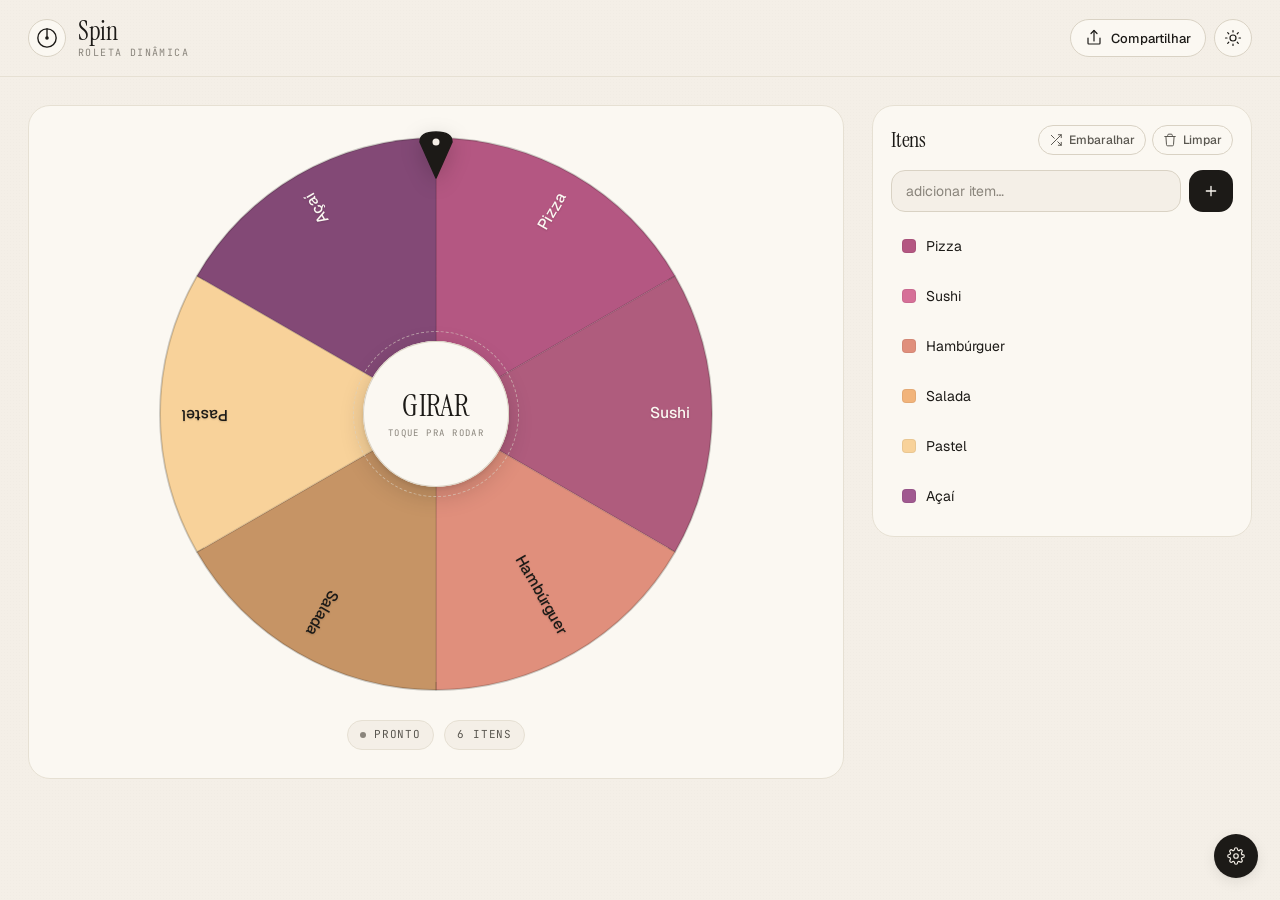
==== public/spin/index.html @ 9932e611 "Spin" ====
<!doctype html>
<html lang="pt-br">
<head>
<meta charset="utf-8" />
<meta name="viewport" content="width=device-width, initial-scale=1, viewport-fit=cover" />
<title>Spin — roleta dinâmica</title>
<link rel="preconnect" href="https://fonts.googleapis.com" />
<link rel="preconnect" href="https://fonts.gstatic.com" crossorigin />
<link rel="stylesheet" href="https://fonts.googleapis.com/css2?family=Instrument+Serif:ital@0;1&family=Geist:wght@300;400;500;600;700&family=JetBrains+Mono:wght@400;500&display=swap" />
<link rel="stylesheet" href="css/style.css" />
</head>
<body data-theme="light" data-palette="ember">

  <header class="topbar">
    <div class="brand">
      <span class="brand-mark" aria-hidden="true">
        <svg viewBox="0 0 24 24" width="22" height="22"><circle cx="12" cy="12" r="10" fill="none" stroke="currentColor" stroke-width="1.5"/><circle cx="12" cy="12" r="2" fill="currentColor"/><path d="M12 2 L12 12" stroke="currentColor" stroke-width="1.5" stroke-linecap="round"/></svg>
      </span>
      <div class="brand-text">
        <span class="brand-name">Spin</span>
        <span class="brand-sub">roleta dinâmica</span>
      </div>
    </div>

    <div class="topbar-actions">
      <button class="icon-btn" id="btn-share" title="Compartilhar (link)" aria-label="Compartilhar">
        <svg viewBox="0 0 24 24" width="18" height="18" fill="none" stroke="currentColor" stroke-width="1.6" stroke-linecap="round" stroke-linejoin="round"><path d="M4 12v7a1 1 0 0 0 1 1h14a1 1 0 0 0 1-1v-7"/><path d="M16 6l-4-4-4 4"/><path d="M12 2v14"/></svg>
        <span>Compartilhar</span>
      </button>
      <button class="icon-btn icon-only" id="btn-theme" title="Alternar tema" aria-label="Alternar tema">
        <svg class="ic-sun" viewBox="0 0 24 24" width="18" height="18" fill="none" stroke="currentColor" stroke-width="1.6" stroke-linecap="round"><circle cx="12" cy="12" r="4"/><path d="M12 2v2M12 20v2M4.93 4.93l1.41 1.41M17.66 17.66l1.41 1.41M2 12h2M20 12h2M4.93 19.07l1.41-1.41M17.66 6.34l1.41-1.41"/></svg>
        <svg class="ic-moon" viewBox="0 0 24 24" width="18" height="18" fill="none" stroke="currentColor" stroke-width="1.6" stroke-linecap="round" stroke-linejoin="round"><path d="M21 12.8A9 9 0 1 1 11.2 3a7 7 0 0 0 9.8 9.8z"/></svg>
      </button>
    </div>
  </header>

  <main class="layout">

    <!-- WHEEL STAGE -->
    <section class="stage" aria-label="Roleta">
      <div class="stage-inner">

        <div class="pointer" id="pointer" aria-hidden="true">
          <svg viewBox="0 0 40 56" width="40" height="56">
            <path d="M20 50 L4 14 Q4 4 20 4 Q36 4 36 14 Z" fill="var(--pointer-fill)" stroke="var(--pointer-stroke)" stroke-width="1.5" stroke-linejoin="round"/>
            <circle cx="20" cy="14" r="3.5" fill="var(--bg)"/>
          </svg>
        </div>

        <div class="wheel-wrap">
          <canvas id="wheel" width="900" height="900" aria-label="Roleta com itens"></canvas>
          <button class="spin-hub" id="btn-spin" aria-label="Girar roleta">
            <span class="spin-hub-inner">
              <span class="spin-hub-label">GIRAR</span>
              <span class="spin-hub-sub" id="spin-sub">toque pra rodar</span>
            </span>
          </button>
        </div>

        <div class="stage-status">
          <span class="status-pill" id="status-pill">
            <span class="dot"></span>
            <span id="status-text">pronto</span>
          </span>
          <span class="count-pill" id="count-pill">0 itens</span>
        </div>

      </div>
    </section>

    <!-- SIDEBAR -->
    <aside class="sidebar">

      <div class="panel">
        <header class="panel-head">
          <h2>Itens</h2>
          <div class="panel-actions">
            <button class="ghost-btn" id="btn-shuffle" title="Embaralhar ordem">
              <svg viewBox="0 0 24 24" width="14" height="14" fill="none" stroke="currentColor" stroke-width="1.7" stroke-linecap="round" stroke-linejoin="round"><path d="M16 3h5v5"/><path d="M4 20L21 3"/><path d="M21 16v5h-5"/><path d="M15 15l6 6"/><path d="M4 4l5 5"/></svg>
              Embaralhar
            </button>
            <button class="ghost-btn ghost-btn--danger" id="btn-clear" title="Limpar todos">
              <svg viewBox="0 0 24 24" width="14" height="14" fill="none" stroke="currentColor" stroke-width="1.7" stroke-linecap="round" stroke-linejoin="round"><path d="M3 6h18"/><path d="M8 6V4a2 2 0 0 1 2-2h4a2 2 0 0 1 2 2v2"/><path d="M19 6l-1 14a2 2 0 0 1-2 2H8a2 2 0 0 1-2-2L5 6"/></svg>
              Limpar
            </button>
          </div>
        </header>

        <form class="add-row" id="add-form" autocomplete="off">
          <input type="text" id="add-input" placeholder="adicionar item…" maxlength="40" />
          <button type="submit" class="primary-btn" aria-label="Adicionar">
            <svg viewBox="0 0 24 24" width="16" height="16" fill="none" stroke="currentColor" stroke-width="2" stroke-linecap="round"><path d="M12 5v14M5 12h14"/></svg>
          </button>
        </form>

        <ul class="item-list" id="item-list" aria-label="Lista de itens"></ul>

        <div class="empty-state" id="empty-state" hidden>
          <div class="empty-art" aria-hidden="true">
            <svg viewBox="0 0 64 64" width="56" height="56" fill="none" stroke="currentColor" stroke-width="1.2"><circle cx="32" cy="32" r="22"/><path d="M32 10v44M10 32h44M16 16l32 32M48 16L16 48" stroke-dasharray="2 4"/></svg>
          </div>
          <p>Adicione alguns itens pra começar.</p>
          <button class="link-btn" id="btn-demo">carregar exemplo</button>
        </div>
      </div>

      <div class="panel panel--history" id="history-panel" hidden>
        <header class="panel-head">
          <h2>Histórico</h2>
          <button class="ghost-btn" id="btn-history-clear" title="Limpar histórico">limpar</button>
        </header>
        <ol class="history-list" id="history-list"></ol>
      </div>

    </aside>
  </main>

  <!-- RESULT MODAL -->
  <div class="result-overlay" id="result-overlay" hidden>
    <div class="result-card" role="dialog" aria-modal="true" aria-labelledby="result-name">
      <button class="result-close" id="btn-result-close" aria-label="Fechar">
        <svg viewBox="0 0 24 24" width="16" height="16" fill="none" stroke="currentColor" stroke-width="1.8" stroke-linecap="round"><path d="M6 6l12 12M18 6L6 18"/></svg>
      </button>
      <div class="result-eyebrow">o vencedor é</div>
      <div class="result-swatch" id="result-swatch"></div>
      <div class="result-name" id="result-name">—</div>
      <div class="result-meta" id="result-meta"></div>
      <div class="result-actions">
        <button class="primary-btn primary-btn--lg" id="btn-result-again">Girar de novo</button>
        <button class="ghost-btn" id="btn-result-remove">Remover dos itens</button>
      </div>
    </div>
  </div>

  <!-- CONFETTI / TICK CANVAS -->
  <canvas id="fx" class="fx-canvas" aria-hidden="true"></canvas>

  <!-- TOAST -->
  <div class="toast" id="toast" hidden></div>

  <!-- TWEAKS FAB + PANEL -->
  <button class="tweaks-fab" id="tweaks-fab" hidden aria-label="Abrir Tweaks">
    <svg viewBox="0 0 24 24" width="18" height="18" fill="none" stroke="currentColor" stroke-width="1.6" stroke-linecap="round"><circle cx="12" cy="12" r="3"/><path d="M19.4 15a1.65 1.65 0 0 0 .33 1.82l.06.06a2 2 0 1 1-2.83 2.83l-.06-.06a1.65 1.65 0 0 0-1.82-.33 1.65 1.65 0 0 0-1 1.51V21a2 2 0 1 1-4 0v-.09A1.65 1.65 0 0 0 9 19.4a1.65 1.65 0 0 0-1.82.33l-.06.06a2 2 0 1 1-2.83-2.83l.06-.06A1.65 1.65 0 0 0 4.6 15a1.65 1.65 0 0 0-1.51-1H3a2 2 0 1 1 0-4h.09A1.65 1.65 0 0 0 4.6 9a1.65 1.65 0 0 0-.33-1.82l-.06-.06a2 2 0 1 1 2.83-2.83l.06.06A1.65 1.65 0 0 0 9 4.6a1.65 1.65 0 0 0 1-1.51V3a2 2 0 1 1 4 0v.09A1.65 1.65 0 0 0 15 4.6a1.65 1.65 0 0 0 1.82-.33l.06-.06a2 2 0 1 1 2.83 2.83l-.06.06A1.65 1.65 0 0 0 19.4 9c.36.95.49 1.99 1.51 1H21a2 2 0 1 1 0 4h-.09a1.65 1.65 0 0 0-1.51 1z"/></svg>
  </button>

  <aside class="tweaks-panel" id="tweaks-panel" hidden>
    <header class="tweaks-head">
      <h3>Tweaks</h3>
      <button class="icon-btn icon-only" id="tweaks-close" aria-label="Fechar">
        <svg viewBox="0 0 24 24" width="16" height="16" fill="none" stroke="currentColor" stroke-width="1.8" stroke-linecap="round"><path d="M6 6l12 12M18 6L6 18"/></svg>
      </button>
    </header>
    <div class="tweaks-body" id="tweaks-body"></div>
  </aside>

  <!-- editable defaults -->
  <script>
    window.TWEAK_DEFAULTS = /*EDITMODE-BEGIN*/{
      "palette": "sunset",
      "pointerStyle": "top",
      "spinPower": 55,
      "sound": true,
      "confetti": true,
      "showHistory": true,
      "wheelStyle": "alternating",
      "removeOnWin": false
    }/*EDITMODE-END*/;
  </script>

  <script src="js/utils.js"></script>
  <script src="js/storage.js"></script>
  <script src="js/wheel.js"></script>
  <script src="js/animation.js"></script>
  <script src="js/fx.js"></script>
  <script src="js/tweaks.js"></script>
  <script src="js/main.js"></script>
</body>
</html>
---- public/spin/css/style.css ----
/* ===========================================
   SPIN — Roleta dinâmica
   Type: Instrument Serif (display) + Geist (UI) + JetBrains Mono (numbers)
   =========================================== */

:root {
  /* light theme */
  --bg: #f4efe7;
  --bg-elev: #fbf8f2;
  --bg-sunken: #ece6db;
  --ink: #1c1a17;
  --ink-soft: #5a5750;
  --ink-mute: #8a857c;
  --line: #d9d2c4;
  --line-soft: #e6e0d3;
  --accent: #1c1a17;
  --accent-ink: #fbf8f2;
  --danger: #b1422d;
  --success: #3c7a4d;

  --pointer-fill: #1c1a17;
  --pointer-stroke: #1c1a17;

  --shadow-sm: 0 1px 2px rgba(28,26,23,.06), 0 1px 1px rgba(28,26,23,.04);
  --shadow-md: 0 4px 14px rgba(28,26,23,.08), 0 1px 3px rgba(28,26,23,.06);
  --shadow-lg: 0 24px 60px rgba(28,26,23,.18), 0 6px 18px rgba(28,26,23,.08);
  --shadow-wheel: 0 30px 80px rgba(28,26,23,.18), 0 8px 24px rgba(28,26,23,.10);

  --radius-sm: 8px;
  --radius-md: 14px;
  --radius-lg: 22px;

  --font-display: "Instrument Serif", "Times New Roman", serif;
  --font-ui: "Geist", -apple-system, BlinkMacSystemFont, system-ui, sans-serif;
  --font-mono: "JetBrains Mono", ui-monospace, monospace;
}

[data-theme="dark"] {
  --bg: #161412;
  --bg-elev: #1f1c19;
  --bg-sunken: #100e0c;
  --ink: #f3ede1;
  --ink-soft: #b8b1a3;
  --ink-mute: #7c766c;
  --line: #2c2823;
  --line-soft: #221f1c;
  --accent: #f3ede1;
  --accent-ink: #161412;
  --danger: #d96c52;
  --success: #6da97f;

  --pointer-fill: #f3ede1;
  --pointer-stroke: #f3ede1;

  --shadow-sm: 0 1px 2px rgba(0,0,0,.4);
  --shadow-md: 0 4px 14px rgba(0,0,0,.5), 0 1px 3px rgba(0,0,0,.3);
  --shadow-lg: 0 24px 60px rgba(0,0,0,.55), 0 6px 18px rgba(0,0,0,.35);
  --shadow-wheel: 0 30px 80px rgba(0,0,0,.55), 0 8px 24px rgba(0,0,0,.35);
}

* { box-sizing: border-box; }
[hidden] { display: none !important; }
html, body { margin: 0; padding: 0; }
html, body { height: 100%; }

body {
  background: var(--bg);
  color: var(--ink);
  font-family: var(--font-ui);
  font-size: 15px;
  line-height: 1.45;
  -webkit-font-smoothing: antialiased;
  -moz-osx-font-smoothing: grayscale;
  overflow-x: hidden;
  letter-spacing: -0.005em;
}

button { font-family: inherit; cursor: pointer; }
input { font-family: inherit; }

/* subtle paper grain */
body::before {
  content: "";
  position: fixed;
  inset: 0;
  pointer-events: none;
  z-index: 0;
  background-image: radial-gradient(rgba(0,0,0,.02) 1px, transparent 1px);
  background-size: 3px 3px;
  mix-blend-mode: multiply;
  opacity: .6;
}
[data-theme="dark"] body::before { mix-blend-mode: screen; opacity: .35; }

/* ===== TOPBAR ===== */
.topbar {
  position: relative;
  z-index: 5;
  display: flex;
  align-items: center;
  justify-content: space-between;
  padding: 18px 28px;
  border-bottom: 1px solid var(--line-soft);
}
.brand { display: flex; align-items: center; gap: 12px; }
.brand-mark {
  width: 38px; height: 38px;
  display: grid; place-items: center;
  border: 1px solid var(--line);
  border-radius: 50%;
  color: var(--ink);
  background: var(--bg-elev);
}
.brand-text { display: flex; flex-direction: column; line-height: 1; }
.brand-name {
  font-family: var(--font-display);
  font-size: 26px;
  letter-spacing: -0.01em;
}
.brand-sub {
  font-family: var(--font-mono);
  font-size: 10px;
  text-transform: uppercase;
  letter-spacing: 0.14em;
  color: var(--ink-mute);
  margin-top: 4px;
}

.topbar-actions { display: flex; align-items: center; gap: 8px; }

.icon-btn {
  display: inline-flex;
  align-items: center;
  gap: 8px;
  padding: 9px 14px;
  border-radius: 999px;
  background: var(--bg-elev);
  border: 1px solid var(--line);
  color: var(--ink);
  font-size: 13px;
  font-weight: 500;
  transition: transform .15s ease, background .15s ease, border-color .15s ease;
}
.icon-btn:hover { background: var(--bg); border-color: var(--ink-mute); }
.icon-btn:active { transform: translateY(1px); }
.icon-btn.icon-only { padding: 9px; }
.icon-btn .ic-sun, .icon-btn .ic-moon { display: block; }
[data-theme="light"] .icon-btn .ic-moon { display: none; }
[data-theme="dark"] .icon-btn .ic-sun { display: none; }

/* ===== LAYOUT ===== */
.layout {
  position: relative;
  z-index: 1;
  display: grid;
  grid-template-columns: 1fr 380px;
  gap: 28px;
  padding: 28px;
  min-height: calc(100vh - 80px);
  align-items: start;
}
@media (max-width: 980px) {
  .layout { grid-template-columns: 1fr; padding: 16px; gap: 18px; }
}

/* ===== STAGE / WHEEL ===== */
.stage {
  position: relative;
  background: var(--bg-elev);
  border: 1px solid var(--line-soft);
  border-radius: var(--radius-lg);
  padding: 28px;
  min-height: 640px;
  display: grid;
  place-items: center;
  overflow: hidden;
}
.stage-inner {
  position: relative;
  width: 100%;
  display: grid;
  place-items: center;
  gap: 16px;
}

.pointer {
  position: absolute;
  top: -6px;
  left: 50%;
  transform: translateX(-50%);
  z-index: 3;
  filter: drop-shadow(0 6px 10px rgba(0,0,0,.18));
  transition: transform .12s ease;
}
[data-pointer="side"] .pointer {
  top: 50%;
  left: -6px;
  transform: translateY(-50%) rotate(-90deg);
}
.pointer.is-ticking { animation: tick .12s ease; }
@keyframes tick {
  0% { transform: translateX(-50%) rotate(0); }
  40% { transform: translateX(-50%) rotate(8deg); }
  100% { transform: translateX(-50%) rotate(0); }
}
[data-pointer="side"] .pointer.is-ticking {
  animation: tickSide .12s ease;
}
@keyframes tickSide {
  0% { transform: translateY(-50%) rotate(-90deg); }
  40% { transform: translateY(-50%) rotate(-82deg); }
  100% { transform: translateY(-50%) rotate(-90deg); }
}

.wheel-wrap {
  position: relative;
  width: min(560px, 70vw, 70vh);
  aspect-ratio: 1 / 1;
  display: grid;
  place-items: center;
  filter: drop-shadow(var(--shadow-wheel));
  cursor: pointer;
}
.wheel-wrap.is-spinning { cursor: default; }
#wheel {
  width: 100%;
  height: 100%;
  display: block;
  border-radius: 50%;
  background: transparent;
  transform-origin: center center;
  will-change: transform;
  transition: transform .15s ease;
}
.wheel-wrap:hover:not(.is-spinning) #wheel { transform: scale(1.01); }

/* center spin button (hub) */
.spin-hub {
  position: absolute;
  width: 26%;
  aspect-ratio: 1 / 1;
  border-radius: 50%;
  border: none;
  background: var(--bg-elev);
  color: var(--ink);
  box-shadow:
    inset 0 0 0 1px var(--line),
    0 8px 24px rgba(0,0,0,.18),
    0 2px 4px rgba(0,0,0,.08);
  display: grid;
  place-items: center;
  transition: transform .15s ease, box-shadow .15s ease;
  z-index: 2;
}
.spin-hub::after {
  content: "";
  position: absolute;
  inset: -10px;
  border-radius: 50%;
  border: 1px dashed var(--line);
  opacity: .6;
  pointer-events: none;
}
.spin-hub:hover:not(:disabled) {
  transform: scale(1.04);
  box-shadow:
    inset 0 0 0 1px var(--ink-mute),
    0 12px 32px rgba(0,0,0,.22),
    0 4px 8px rgba(0,0,0,.10);
}
.spin-hub:active:not(:disabled) { transform: scale(0.96); }
.spin-hub:disabled { cursor: not-allowed; opacity: .85; }
.spin-hub-inner {
  display: flex;
  flex-direction: column;
  align-items: center;
  justify-content: center;
  gap: 8px;
  line-height: 1;
  padding: 6% 10%;
  text-align: center;
}
.spin-hub-label {
  font-family: var(--font-display);
  font-size: clamp(20px, 2.8vw, 30px);
  letter-spacing: 0.01em;
}
.spin-hub-sub {
  font-family: var(--font-mono);
  font-size: 9px;
  letter-spacing: 0.16em;
  text-transform: uppercase;
  color: var(--ink-mute);
  white-space: nowrap;
}

.stage-status {
  display: flex;
  gap: 10px;
  align-items: center;
  margin-top: 10px;
}
.status-pill, .count-pill {
  display: inline-flex;
  align-items: center;
  gap: 8px;
  padding: 6px 12px;
  background: var(--bg);
  border: 1px solid var(--line-soft);
  border-radius: 999px;
  font-family: var(--font-mono);
  font-size: 11px;
  letter-spacing: 0.08em;
  text-transform: uppercase;
  color: var(--ink-soft);
}
.status-pill .dot {
  width: 6px; height: 6px;
  border-radius: 50%;
  background: var(--ink-mute);
}
.status-pill.is-spinning .dot { background: var(--success); animation: pulse 1s infinite; }
.status-pill.is-done .dot { background: var(--success); }
@keyframes pulse {
  0%, 100% { opacity: 1; transform: scale(1); }
  50% { opacity: .5; transform: scale(.7); }
}

/* ===== SIDEBAR ===== */
.sidebar {
  display: flex;
  flex-direction: column;
  gap: 16px;
  position: sticky;
  top: 28px;
}
@media (max-width: 980px) {
  .sidebar { position: static; }
}

.panel {
  background: var(--bg-elev);
  border: 1px solid var(--line-soft);
  border-radius: var(--radius-lg);
  padding: 18px;
}
.panel-head {
  display: flex;
  align-items: center;
  justify-content: space-between;
  margin-bottom: 14px;
  gap: 8px;
}
.panel-head h2 {
  margin: 0;
  font-family: var(--font-display);
  font-size: 22px;
  font-weight: 400;
  letter-spacing: -0.01em;
}
.panel-actions { display: flex; gap: 6px; }

.ghost-btn {
  display: inline-flex;
  align-items: center;
  justify-content: center;
  gap: 6px;
  background: transparent;
  border: 1px solid var(--line);
  color: var(--ink-soft);
  font-size: 12px;
  font-weight: 500;
  padding: 6px 10px;
  border-radius: 999px;
  transition: all .15s ease;
}
.ghost-btn:hover { color: var(--ink); border-color: var(--ink-mute); background: var(--bg); }
.ghost-btn--danger:hover { color: var(--danger); border-color: var(--danger); }

.link-btn {
  background: transparent;
  border: none;
  color: var(--ink);
  font: inherit;
  text-decoration: underline;
  text-underline-offset: 3px;
  padding: 0;
  font-size: 13px;
}
.link-btn:hover { color: var(--ink-soft); }

.add-row {
  display: flex;
  gap: 8px;
  margin-bottom: 12px;
}
.add-row input {
  flex: 1;
  padding: 11px 14px;
  border: 1px solid var(--line);
  border-radius: var(--radius-md);
  background: var(--bg);
  color: var(--ink);
  font-size: 14px;
  outline: none;
  transition: border-color .15s ease, background .15s ease;
}
.add-row input::placeholder { color: var(--ink-mute); }
.add-row input:focus { border-color: var(--ink); background: var(--bg-elev); }

.primary-btn {
  display: inline-flex;
  align-items: center;
  justify-content: center;
  gap: 6px;
  background: var(--accent);
  color: var(--accent-ink);
  border: none;
  border-radius: var(--radius-md);
  padding: 11px 14px;
  font-weight: 600;
  font-size: 14px;
  transition: transform .12s ease, background .12s ease, opacity .12s ease;
}
.primary-btn:hover:not(:disabled) { transform: translateY(-1px); opacity: .92; }
.primary-btn:active:not(:disabled) { transform: translateY(0); }
.primary-btn:disabled { opacity: .4; cursor: not-allowed; }
.primary-btn--lg { padding: 14px 22px; font-size: 15px; }

/* ===== ITEM LIST ===== */
.item-list {
  list-style: none;
  margin: 0;
  padding: 0;
  max-height: 440px;
  overflow-y: auto;
  display: flex;
  flex-direction: column;
  gap: 6px;
  scrollbar-width: thin;
  scrollbar-color: var(--line) transparent;
}
.item-list::-webkit-scrollbar { width: 6px; }
.item-list::-webkit-scrollbar-thumb { background: var(--line); border-radius: 3px; }

.item {
  display: flex;
  align-items: center;
  gap: 10px;
  padding: 8px 10px;
  border-radius: var(--radius-md);
  border: 1px solid transparent;
  transition: border-color .15s ease, background .15s ease;
  animation: itemIn .25s ease;
}
@keyframes itemIn {
  from { opacity: 0; transform: translateY(-4px); }
  to { opacity: 1; transform: translateY(0); }
}
.item:hover { border-color: var(--line); background: var(--bg); }
.item.is-winner {
  background: var(--bg);
  border-color: var(--ink);
}
.item-swatch {
  width: 14px; height: 14px;
  border-radius: 4px;
  flex-shrink: 0;
  border: 1px solid rgba(0,0,0,.06);
  cursor: pointer;
  position: relative;
}
.item-swatch:hover::after {
  content: "";
  position: absolute;
  inset: -3px;
  border-radius: 6px;
  border: 1px solid var(--ink-mute);
}
.item-label {
  flex: 1;
  font-size: 14px;
  background: transparent;
  border: none;
  outline: none;
  padding: 4px 0;
  color: var(--ink);
  font-family: inherit;
  min-width: 0;
}
.item-label:focus {
  border-bottom: 1px dashed var(--ink-mute);
}
.item-remove {
  background: transparent;
  border: none;
  color: var(--ink-mute);
  width: 24px; height: 24px;
  display: grid; place-items: center;
  border-radius: 6px;
  opacity: 0;
  transition: opacity .15s ease, color .15s ease, background .15s ease;
}
.item:hover .item-remove { opacity: 1; }
.item-remove:hover { color: var(--danger); background: var(--bg-sunken); }

/* empty state */
.empty-state {
  text-align: center;
  padding: 24px 16px;
  color: var(--ink-soft);
}
.empty-art { color: var(--ink-mute); margin-bottom: 10px; opacity: .7; }
.empty-state p { margin: 0 0 8px; font-size: 14px; }

/* ===== HISTORY ===== */
.panel--history { padding-bottom: 8px; }
.history-list {
  list-style: none;
  margin: 0;
  padding: 0;
  display: flex;
  flex-direction: column;
  gap: 4px;
  max-height: 180px;
  overflow-y: auto;
}
.history-item {
  display: flex;
  align-items: center;
  gap: 10px;
  padding: 6px 8px;
  font-size: 13px;
  color: var(--ink-soft);
  border-radius: 8px;
}
.history-item:hover { background: var(--bg); }
.history-swatch { width: 10px; height: 10px; border-radius: 50%; flex-shrink: 0; }
.history-name { flex: 1; color: var(--ink); }
.history-time { font-family: var(--font-mono); font-size: 10px; color: var(--ink-mute); }

/* ===== RESULT OVERLAY ===== */
.result-overlay {
  position: fixed;
  inset: 0;
  z-index: 100;
  display: grid;
  place-items: center;
  background: rgba(20,18,15,.45);
  backdrop-filter: blur(8px);
  -webkit-backdrop-filter: blur(8px);
  animation: fade .25s ease;
  padding: 20px;
}
@keyframes fade { from { opacity: 0; } to { opacity: 1; } }
.result-card {
  position: relative;
  background: var(--bg-elev);
  border: 1px solid var(--line);
  border-radius: var(--radius-lg);
  box-shadow: var(--shadow-lg);
  padding: 36px 32px 28px;
  width: min(440px, 100%);
  text-align: center;
  animation: rise .4s cubic-bezier(.16,.84,.36,1.06);
}
.result-close {
  position: absolute;
  top: 14px;
  right: 14px;
  width: 32px;
  height: 32px;
  border-radius: 50%;
  background: transparent;
  border: 1px solid transparent;
  color: var(--ink-mute);
  display: grid;
  place-items: center;
  transition: color .15s ease, background .15s ease, border-color .15s ease, transform .15s ease;
}
.result-close:hover {
  color: var(--ink);
  background: var(--bg);
  border-color: var(--line);
}
.result-close:active { transform: scale(.92); }
@keyframes rise {
  from { opacity: 0; transform: translateY(20px) scale(.97); }
  to { opacity: 1; transform: translateY(0) scale(1); }
}
.result-eyebrow {
  font-family: var(--font-mono);
  font-size: 10px;
  letter-spacing: 0.22em;
  text-transform: uppercase;
  color: var(--ink-mute);
  margin-bottom: 16px;
}
.result-swatch {
  width: 64px; height: 64px;
  border-radius: 50%;
  margin: 0 auto 18px;
  border: 4px solid var(--bg);
  box-shadow: 0 0 0 1px var(--line), 0 8px 24px rgba(0,0,0,.15);
}
.result-name {
  font-family: var(--font-display);
  font-size: clamp(36px, 6vw, 56px);
  line-height: 1.05;
  letter-spacing: -0.02em;
  margin-bottom: 8px;
  word-break: break-word;
}
.result-meta {
  font-family: var(--font-mono);
  font-size: 11px;
  color: var(--ink-mute);
  letter-spacing: 0.04em;
  margin-bottom: 26px;
}
.result-actions {
  display: flex;
  flex-direction: column;
  gap: 8px;
  align-items: stretch;
}

/* ===== FX CANVAS (confetti) ===== */
.fx-canvas {
  position: fixed;
  inset: 0;
  width: 100%;
  height: 100%;
  pointer-events: none;
  z-index: 90;
}

/* ===== TOAST ===== */
.toast {
  position: fixed;
  bottom: 24px;
  left: 50%;
  transform: translateX(-50%);
  background: var(--ink);
  color: var(--bg);
  padding: 10px 18px;
  border-radius: 999px;
  font-size: 13px;
  z-index: 200;
  animation: toastIn .3s ease;
  box-shadow: var(--shadow-md);
}
@keyframes toastIn {
  from { opacity: 0; transform: translate(-50%, 8px); }
  to { opacity: 1; transform: translate(-50%, 0); }
}

/* ===== TWEAKS ===== */
.tweaks-fab {
  position: fixed;
  bottom: 22px;
  right: 22px;
  width: 44px; height: 44px;
  border-radius: 50%;
  background: var(--ink);
  color: var(--bg);
  border: none;
  box-shadow: var(--shadow-md);
  display: grid; place-items: center;
  z-index: 50;
  transition: transform .15s ease;
}
.tweaks-fab:hover { transform: scale(1.08) rotate(20deg); }

.tweaks-panel {
  position: fixed;
  bottom: 78px;
  right: 22px;
  width: 320px;
  max-height: 70vh;
  background: var(--bg-elev);
  border: 1px solid var(--line);
  border-radius: var(--radius-lg);
  box-shadow: var(--shadow-lg);
  z-index: 50;
  display: flex;
  flex-direction: column;
  overflow: hidden;
  animation: panelIn .25s ease;
}
@keyframes panelIn {
  from { opacity: 0; transform: translateY(10px); }
  to { opacity: 1; transform: translateY(0); }
}
.tweaks-head {
  display: flex;
  align-items: center;
  justify-content: space-between;
  padding: 16px 18px 12px;
  border-bottom: 1px solid var(--line-soft);
}
.tweaks-head h3 {
  margin: 0;
  font-family: var(--font-display);
  font-size: 20px;
  font-weight: 400;
}
.tweaks-body {
  padding: 16px 18px 20px;
  overflow-y: auto;
  display: flex;
  flex-direction: column;
  gap: 18px;
}
.tweak-group {
  display: flex;
  flex-direction: column;
  gap: 8px;
}
.tweak-label {
  font-family: var(--font-mono);
  font-size: 10px;
  letter-spacing: 0.16em;
  text-transform: uppercase;
  color: var(--ink-mute);
}
.tweak-swatches {
  display: grid;
  grid-template-columns: repeat(4, 1fr);
  gap: 8px;
}
.tweak-swatch {
  aspect-ratio: 1;
  border: 1px solid var(--line);
  border-radius: 10px;
  background: var(--bg);
  padding: 4px;
  display: grid;
  grid-template-columns: 1fr 1fr;
  grid-template-rows: 1fr 1fr;
  gap: 2px;
  cursor: pointer;
  transition: border-color .15s, transform .15s;
}
.tweak-swatch:hover { transform: translateY(-1px); border-color: var(--ink-mute); }
.tweak-swatch.is-active { border-color: var(--ink); box-shadow: 0 0 0 2px var(--bg), 0 0 0 3px var(--ink); }
.tweak-swatch span { border-radius: 4px; }

.tweak-radio {
  display: flex;
  background: var(--bg);
  border: 1px solid var(--line);
  border-radius: 999px;
  padding: 3px;
}
.tweak-radio button {
  flex: 1;
  background: transparent;
  border: none;
  padding: 7px 10px;
  font-size: 12px;
  font-weight: 500;
  color: var(--ink-soft);
  border-radius: 999px;
  transition: background .15s, color .15s;
}
.tweak-radio button.is-active {
  background: var(--ink);
  color: var(--accent-ink);
}

.tweak-toggle {
  display: flex;
  align-items: center;
  justify-content: space-between;
  gap: 8px;
  font-size: 13px;
}
.toggle-switch {
  width: 36px; height: 20px;
  border-radius: 999px;
  background: var(--line);
  border: none;
  position: relative;
  cursor: pointer;
  transition: background .2s;
  flex-shrink: 0;
}
.toggle-switch::before {
  content: "";
  position: absolute;
  top: 2px; left: 2px;
  width: 16px; height: 16px;
  border-radius: 50%;
  background: var(--bg-elev);
  transition: transform .2s ease;
  box-shadow: 0 1px 2px rgba(0,0,0,.2);
}
.toggle-switch.is-on { background: var(--ink); }
.toggle-switch.is-on::before { transform: translateX(16px); }

.tweak-slider {
  display: flex;
  flex-direction: column;
  gap: 6px;
}
.tweak-slider-row {
  display: flex;
  align-items: center;
  gap: 10px;
}
.tweak-slider input[type="range"] {
  flex: 1;
  accent-color: var(--ink);
}
.tweak-slider-val {
  font-family: var(--font-mono);
  font-size: 11px;
  color: var(--ink-mute);
  min-width: 32px;
  text-align: right;
}

/* ===== RESPONSIVE / MOBILE ===== */
@media (max-width: 980px) {
  .layout { padding: 14px; gap: 14px; }
  .sidebar { gap: 12px; }
}

@media (max-width: 768px) {
  body { font-size: 14px; }
  .topbar { padding: 12px 14px; }
  .brand-name { font-size: 22px; }
  .brand-mark { width: 34px; height: 34px; }
  .icon-btn { padding: 8px 12px; font-size: 12px; }
  .icon-btn.icon-only { padding: 8px; }

  .layout { padding: 12px; gap: 12px; }
  .stage {
    padding: 14px 10px 18px;
    min-height: 0;
    border-radius: 18px;
  }
  .wheel-wrap { width: min(560px, 90vw, 62vh); }
  .spin-hub { width: 28%; }
  .spin-hub-label { font-size: clamp(20px, 6vw, 32px); }
  .spin-hub-sub { font-size: 8px; letter-spacing: 0.16em; }

  .stage-status { flex-wrap: wrap; justify-content: center; gap: 6px; }
  .status-pill, .count-pill { padding: 5px 10px; font-size: 10px; }

  .panel { padding: 14px; border-radius: 18px; }
  .panel-head { margin-bottom: 12px; }
  .panel-head h2 { font-size: 20px; }
  .ghost-btn { padding: 7px 11px; font-size: 12px; }

  .add-row input { padding: 13px 14px; font-size: 16px; /* avoid iOS zoom */ }
  .primary-btn { padding: 13px 16px; }

  .item-list { max-height: 320px; }
  .item {
    padding: 10px 10px;
    border: 1px solid var(--line-soft);
    background: var(--bg);
  }
  .item-swatch { width: 18px; height: 18px; border-radius: 6px; }
  .item-label { font-size: 15px; padding: 6px 0; }
  /* always visible — no hover on touch */
  .item-remove { opacity: 1; width: 32px; height: 32px; }

  .history-list { max-height: 160px; }

  .pointer svg { width: 36px; height: 50px; }

  .tweaks-panel { width: calc(100vw - 20px); right: 10px; bottom: 76px; max-height: 78vh; }
  .tweaks-fab {
    bottom: calc(16px + env(safe-area-inset-bottom));
    right: 16px;
  }

  .result-overlay { padding: 16px; }
  .result-card { padding: 28px 22px 22px; }
  .result-name { font-size: clamp(32px, 10vw, 48px); }
  .result-swatch { width: 56px; height: 56px; }
}

@media (max-width: 480px) {
  .topbar { padding: 10px 12px; }
  .brand-sub { display: none; }
  .icon-btn span { display: none; }
  .icon-btn { padding: 9px; }

  .layout { padding: 10px; gap: 10px; }
  .stage { padding: 12px 6px 16px; border-radius: 16px; }
  .wheel-wrap { width: min(560px, 94vw, 60vh); }

  .panel { padding: 12px; border-radius: 16px; }
  .panel-head h2 { font-size: 19px; }
  .panel-actions { gap: 4px; }
  .ghost-btn { padding: 6px 9px; font-size: 11px; }
  .ghost-btn svg { display: none; }

  .item-list { max-height: 280px; }

  .result-card { padding: 26px 18px 18px; }
  .result-name { font-size: clamp(28px, 11vw, 42px); }
  .result-eyebrow { margin-bottom: 12px; font-size: 9px; letter-spacing: 0.18em; }
  .result-swatch { width: 48px; height: 48px; margin-bottom: 14px; border-width: 3px; }
  .result-meta { margin-bottom: 20px; }

  .toast {
    bottom: calc(20px + env(safe-area-inset-bottom));
    padding: 9px 16px;
    font-size: 12px;
  }
}

/* very small / landscape phones */
@media (max-height: 560px) and (orientation: landscape) {
  .layout { grid-template-columns: 1fr 320px; }
  .wheel-wrap { width: min(420px, 50vw, 80vh); }
  .sidebar { position: sticky; top: 12px; }
}

/* respect prefers-reduced-motion */
@media (prefers-reduced-motion: reduce) {
  *, *::before, *::after {
    animation-duration: 0.001ms !important;
    transition-duration: 0.001ms !important;
  }
}
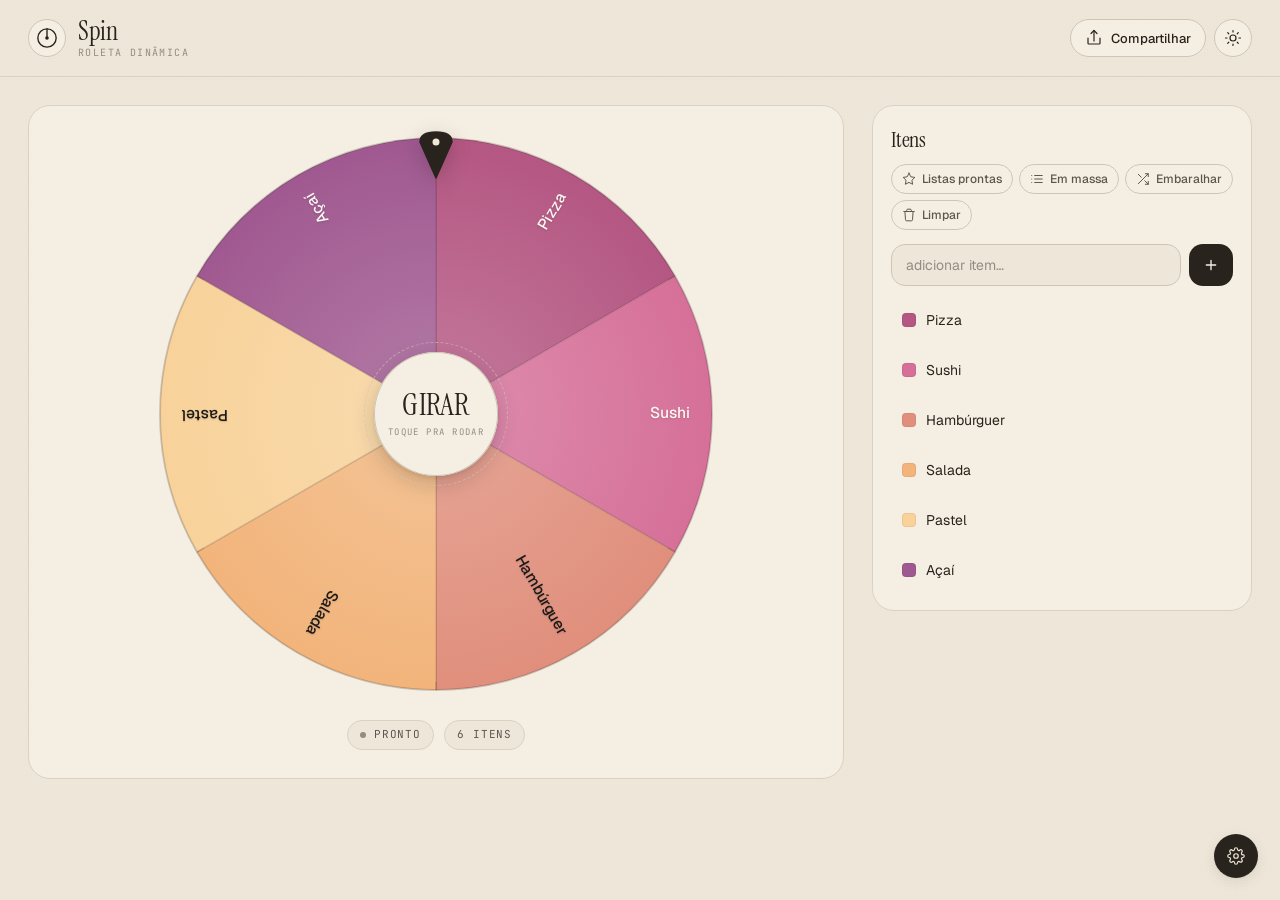
==== commit cf1c36b9: "novas features e responsividade" ====
--- a/public/spin/index.html
+++ b/public/spin/index.html
@@ -1,178 +1,506 @@
 <!doctype html>
 <html lang="pt-br">
-<head>
-<meta charset="utf-8" />
-<meta name="viewport" content="width=device-width, initial-scale=1, viewport-fit=cover" />
-<title>Spin — roleta dinâmica</title>
-<link rel="preconnect" href="https://fonts.googleapis.com" />
-<link rel="preconnect" href="https://fonts.gstatic.com" crossorigin />
-<link rel="stylesheet" href="https://fonts.googleapis.com/css2?family=Instrument+Serif:ital@0;1&family=Geist:wght@300;400;500;600;700&family=JetBrains+Mono:wght@400;500&display=swap" />
-<link rel="stylesheet" href="css/style.css" />
-</head>
-<body data-theme="light" data-palette="ember">
-
-  <header class="topbar">
-    <div class="brand">
-      <span class="brand-mark" aria-hidden="true">
-        <svg viewBox="0 0 24 24" width="22" height="22"><circle cx="12" cy="12" r="10" fill="none" stroke="currentColor" stroke-width="1.5"/><circle cx="12" cy="12" r="2" fill="currentColor"/><path d="M12 2 L12 12" stroke="currentColor" stroke-width="1.5" stroke-linecap="round"/></svg>
-      </span>
-      <div class="brand-text">
-        <span class="brand-name">Spin</span>
-        <span class="brand-sub">roleta dinâmica</span>
+  <head>
+    <meta charset="utf-8" />
+    <meta
+      name="viewport"
+      content="width=device-width, initial-scale=1, viewport-fit=cover"
+    />
+    <title>Spin — roleta dinâmica</title>
+    <link rel="preconnect" href="https://fonts.googleapis.com" />
+    <link rel="preconnect" href="https://fonts.gstatic.com" crossorigin />
+    <link
+      rel="stylesheet"
+      href="https://fonts.googleapis.com/css2?family=Instrument+Serif:ital@0;1&family=Geist:wght@300;400;500;600;700&family=JetBrains+Mono:wght@400;500&display=swap"
+    />
+    <link rel="stylesheet" href="css/style.css" />
+  </head>
+  <body data-theme="light" data-palette="ember">
+    <header class="topbar">
+      <div class="brand">
+        <span class="brand-mark" aria-hidden="true">
+          <svg viewBox="0 0 24 24" width="22" height="22">
+            <circle
+              cx="12"
+              cy="12"
+              r="10"
+              fill="none"
+              stroke="currentColor"
+              stroke-width="1.5"
+            />
+            <circle cx="12" cy="12" r="2" fill="currentColor" />
+            <path
+              d="M12 2 L12 12"
+              stroke="currentColor"
+              stroke-width="1.5"
+              stroke-linecap="round"
+            />
+          </svg>
+        </span>
+        <div class="brand-text">
+          <span class="brand-name">Spin</span>
+          <span class="brand-sub">roleta dinâmica</span>
+        </div>
+      </div>
+
+      <div class="topbar-actions">
+        <button
+          class="icon-btn"
+          id="btn-share"
+          title="Compartilhar (link)"
+          aria-label="Compartilhar"
+        >
+          <svg
+            viewBox="0 0 24 24"
+            width="18"
+            height="18"
+            fill="none"
+            stroke="currentColor"
+            stroke-width="1.6"
+            stroke-linecap="round"
+            stroke-linejoin="round"
+          >
+            <path d="M4 12v7a1 1 0 0 0 1 1h14a1 1 0 0 0 1-1v-7" />
+            <path d="M16 6l-4-4-4 4" />
+            <path d="M12 2v14" />
+          </svg>
+          <span>Compartilhar</span>
+        </button>
+        <button
+          class="icon-btn icon-only"
+          id="btn-theme"
+          title="Alternar tema"
+          aria-label="Alternar tema"
+        >
+          <svg
+            class="ic-sun"
+            viewBox="0 0 24 24"
+            width="18"
+            height="18"
+            fill="none"
+            stroke="currentColor"
+            stroke-width="1.6"
+            stroke-linecap="round"
+          >
+            <circle cx="12" cy="12" r="4" />
+            <path
+              d="M12 2v2M12 20v2M4.93 4.93l1.41 1.41M17.66 17.66l1.41 1.41M2 12h2M20 12h2M4.93 19.07l1.41-1.41M17.66 6.34l1.41-1.41"
+            />
+          </svg>
+          <svg
+            class="ic-moon"
+            viewBox="0 0 24 24"
+            width="18"
+            height="18"
+            fill="none"
+            stroke="currentColor"
+            stroke-width="1.6"
+            stroke-linecap="round"
+            stroke-linejoin="round"
+          >
+            <path d="M21 12.8A9 9 0 1 1 11.2 3a7 7 0 0 0 9.8 9.8z" />
+          </svg>
+        </button>
+      </div>
+    </header>
+
+    <main class="layout">
+      <!-- WHEEL STAGE -->
+      <section class="stage" aria-label="Roleta">
+        <div class="stage-inner">
+          <div class="pointer" id="pointer" aria-hidden="true">
+            <svg viewBox="0 0 40 56" width="40" height="56">
+              <path
+                d="M20 50 L4 14 Q4 4 20 4 Q36 4 36 14 Z"
+                fill="var(--pointer-fill)"
+                stroke="var(--pointer-stroke)"
+                stroke-width="1.5"
+                stroke-linejoin="round"
+              />
+              <circle cx="20" cy="14" r="3.5" fill="var(--bg)" />
+            </svg>
+          </div>
+
+          <div class="wheel-wrap">
+            <canvas
+              id="wheel"
+              width="900"
+              height="900"
+              aria-label="Roleta com itens"
+            ></canvas>
+            <button class="spin-hub" id="btn-spin" aria-label="Girar roleta">
+              <span class="spin-hub-inner">
+                <span class="spin-hub-label">GIRAR</span>
+                <span class="spin-hub-sub" id="spin-sub">toque pra rodar</span>
+              </span>
+            </button>
+          </div>
+
+          <div class="stage-status">
+            <span class="status-pill" id="status-pill">
+              <span class="dot"></span>
+              <span id="status-text">pronto</span>
+            </span>
+            <span class="count-pill" id="count-pill">0 itens</span>
+          </div>
+        </div>
+      </section>
+
+      <!-- SIDEBAR -->
+      <aside class="sidebar">
+        <div class="panel">
+          <header class="panel-head">
+            <h2>Itens</h2>
+            <div class="panel-actions">
+              <button
+                class="ghost-btn"
+                id="btn-presets"
+                title="Escolher lista pronta"
+              >
+                <svg
+                  viewBox="0 0 24 24"
+                  width="14"
+                  height="14"
+                  fill="none"
+                  stroke="currentColor"
+                  stroke-width="1.7"
+                  stroke-linecap="round"
+                  stroke-linejoin="round"
+                >
+                  <path
+                    d="M12 2l3.09 6.26L22 9.27l-5 4.87 1.18 6.88L12 17.77l-6.18 3.25L7 14.14 2 9.27l6.91-1.01L12 2z"
+                  />
+                </svg>
+                Listas prontas
+              </button>
+              <button
+                class="ghost-btn"
+                id="btn-bulk"
+                title="Adicionar vários itens de uma vez"
+              >
+                <svg
+                  viewBox="0 0 24 24"
+                  width="14"
+                  height="14"
+                  fill="none"
+                  stroke="currentColor"
+                  stroke-width="1.7"
+                  stroke-linecap="round"
+                  stroke-linejoin="round"
+                >
+                  <path d="M8 6h13" />
+                  <path d="M8 12h13" />
+                  <path d="M8 18h13" />
+                  <path d="M3 6h.01" />
+                  <path d="M3 12h.01" />
+                  <path d="M3 18h.01" />
+                </svg>
+                Em massa
+              </button>
+              <button
+                class="ghost-btn"
+                id="btn-shuffle"
+                title="Embaralhar ordem"
+              >
+                <svg
+                  viewBox="0 0 24 24"
+                  width="14"
+                  height="14"
+                  fill="none"
+                  stroke="currentColor"
+                  stroke-width="1.7"
+                  stroke-linecap="round"
+                  stroke-linejoin="round"
+                >
+                  <path d="M16 3h5v5" />
+                  <path d="M4 20L21 3" />
+                  <path d="M21 16v5h-5" />
+                  <path d="M15 15l6 6" />
+                  <path d="M4 4l5 5" />
+                </svg>
+                Embaralhar
+              </button>
+              <button
+                class="ghost-btn ghost-btn--danger"
+                id="btn-clear"
+                title="Limpar todos"
+              >
+                <svg
+                  viewBox="0 0 24 24"
+                  width="14"
+                  height="14"
+                  fill="none"
+                  stroke="currentColor"
+                  stroke-width="1.7"
+                  stroke-linecap="round"
+                  stroke-linejoin="round"
+                >
+                  <path d="M3 6h18" />
+                  <path d="M8 6V4a2 2 0 0 1 2-2h4a2 2 0 0 1 2 2v2" />
+                  <path d="M19 6l-1 14a2 2 0 0 1-2 2H8a2 2 0 0 1-2-2L5 6" />
+                </svg>
+                Limpar
+              </button>
+            </div>
+          </header>
+
+          <form class="add-row" id="add-form" autocomplete="off">
+            <input
+              type="text"
+              id="add-input"
+              placeholder="adicionar item…"
+              maxlength="40"
+            />
+            <button type="submit" class="primary-btn" aria-label="Adicionar">
+              <svg
+                viewBox="0 0 24 24"
+                width="16"
+                height="16"
+                fill="none"
+                stroke="currentColor"
+                stroke-width="2"
+                stroke-linecap="round"
+              >
+                <path d="M12 5v14M5 12h14" />
+              </svg>
+            </button>
+          </form>
+
+          <ul class="item-list" id="item-list" aria-label="Lista de itens"></ul>
+
+          <div class="empty-state" id="empty-state" hidden>
+            <div class="empty-art" aria-hidden="true">
+              <svg
+                viewBox="0 0 64 64"
+                width="56"
+                height="56"
+                fill="none"
+                stroke="currentColor"
+                stroke-width="1.2"
+              >
+                <circle cx="32" cy="32" r="22" />
+                <path
+                  d="M32 10v44M10 32h44M16 16l32 32M48 16L16 48"
+                  stroke-dasharray="2 4"
+                />
+              </svg>
+            </div>
+            <p>Adicione alguns itens pra começar.</p>
+            <button class="link-btn" id="btn-demo">
+              escolher lista pronta
+            </button>
+          </div>
+        </div>
+
+        <div class="panel panel--history" id="history-panel" hidden>
+          <header class="panel-head">
+            <h2>Histórico</h2>
+            <button
+              class="ghost-btn"
+              id="btn-history-clear"
+              title="Limpar histórico"
+            >
+              Limpar
+            </button>
+          </header>
+          <ol class="history-list" id="history-list"></ol>
+        </div>
+      </aside>
+    </main>
+
+    <!-- RESULT MODAL -->
+    <div class="result-overlay" id="result-overlay" hidden>
+      <div
+        class="result-card"
+        role="dialog"
+        aria-modal="true"
+        aria-labelledby="result-name"
+      >
+        <button class="result-close" id="btn-result-close" aria-label="Fechar">
+          <svg
+            viewBox="0 0 24 24"
+            width="16"
+            height="16"
+            fill="none"
+            stroke="currentColor"
+            stroke-width="1.8"
+            stroke-linecap="round"
+          >
+            <path d="M6 6l12 12M18 6L6 18" />
+          </svg>
+        </button>
+        <div class="result-eyebrow">o vencedor é</div>
+        <div class="result-swatch" id="result-swatch"></div>
+        <div class="result-name" id="result-name">—</div>
+        <div class="result-meta" id="result-meta"></div>
+        <div class="result-actions">
+          <button class="primary-btn primary-btn--lg" id="btn-result-again">
+            Girar de novo
+          </button>
+          <button class="ghost-btn" id="btn-result-remove">
+            Remover dos itens
+          </button>
+        </div>
       </div>
     </div>
 
-    <div class="topbar-actions">
-      <button class="icon-btn" id="btn-share" title="Compartilhar (link)" aria-label="Compartilhar">
-        <svg viewBox="0 0 24 24" width="18" height="18" fill="none" stroke="currentColor" stroke-width="1.6" stroke-linecap="round" stroke-linejoin="round"><path d="M4 12v7a1 1 0 0 0 1 1h14a1 1 0 0 0 1-1v-7"/><path d="M16 6l-4-4-4 4"/><path d="M12 2v14"/></svg>
-        <span>Compartilhar</span>
-      </button>
-      <button class="icon-btn icon-only" id="btn-theme" title="Alternar tema" aria-label="Alternar tema">
-        <svg class="ic-sun" viewBox="0 0 24 24" width="18" height="18" fill="none" stroke="currentColor" stroke-width="1.6" stroke-linecap="round"><circle cx="12" cy="12" r="4"/><path d="M12 2v2M12 20v2M4.93 4.93l1.41 1.41M17.66 17.66l1.41 1.41M2 12h2M20 12h2M4.93 19.07l1.41-1.41M17.66 6.34l1.41-1.41"/></svg>
-        <svg class="ic-moon" viewBox="0 0 24 24" width="18" height="18" fill="none" stroke="currentColor" stroke-width="1.6" stroke-linecap="round" stroke-linejoin="round"><path d="M21 12.8A9 9 0 1 1 11.2 3a7 7 0 0 0 9.8 9.8z"/></svg>
-      </button>
-    </div>
-  </header>
-
-  <main class="layout">
-
-    <!-- WHEEL STAGE -->
-    <section class="stage" aria-label="Roleta">
-      <div class="stage-inner">
-
-        <div class="pointer" id="pointer" aria-hidden="true">
-          <svg viewBox="0 0 40 56" width="40" height="56">
-            <path d="M20 50 L4 14 Q4 4 20 4 Q36 4 36 14 Z" fill="var(--pointer-fill)" stroke="var(--pointer-stroke)" stroke-width="1.5" stroke-linejoin="round"/>
-            <circle cx="20" cy="14" r="3.5" fill="var(--bg)"/>
-          </svg>
-        </div>
-
-        <div class="wheel-wrap">
-          <canvas id="wheel" width="900" height="900" aria-label="Roleta com itens"></canvas>
-          <button class="spin-hub" id="btn-spin" aria-label="Girar roleta">
-            <span class="spin-hub-inner">
-              <span class="spin-hub-label">GIRAR</span>
-              <span class="spin-hub-sub" id="spin-sub">toque pra rodar</span>
-            </span>
+    <!-- PRESETS MODAL -->
+    <div class="presets-overlay" id="presets-overlay" hidden>
+      <div
+        class="presets-card"
+        role="dialog"
+        aria-modal="true"
+        aria-labelledby="presets-title"
+      >
+        <button class="result-close" id="btn-presets-close" aria-label="Fechar">
+          <svg
+            viewBox="0 0 24 24"
+            width="16"
+            height="16"
+            fill="none"
+            stroke="currentColor"
+            stroke-width="1.8"
+            stroke-linecap="round"
+          >
+            <path d="M6 6l12 12M18 6L6 18" />
+          </svg>
+        </button>
+        <div class="result-eyebrow">listas prontas</div>
+        <h2 class="bulk-title" id="presets-title">Escolher lista</h2>
+        <div class="presets-grid" id="presets-grid"></div>
+        <div class="presets-preview" id="presets-preview" hidden>
+          <div class="presets-preview-label" id="presets-preview-label"></div>
+          <div class="presets-preview-items" id="presets-preview-items"></div>
+        </div>
+        <div class="result-actions">
+          <button
+            class="primary-btn primary-btn--lg"
+            id="btn-presets-replace"
+            disabled
+          >
+            Substituir lista
           </button>
-        </div>
-
-        <div class="stage-status">
-          <span class="status-pill" id="status-pill">
-            <span class="dot"></span>
-            <span id="status-text">pronto</span>
-          </span>
-          <span class="count-pill" id="count-pill">0 itens</span>
-        </div>
-
-      </div>
-    </section>
-
-    <!-- SIDEBAR -->
-    <aside class="sidebar">
-
-      <div class="panel">
-        <header class="panel-head">
-          <h2>Itens</h2>
-          <div class="panel-actions">
-            <button class="ghost-btn" id="btn-shuffle" title="Embaralhar ordem">
-              <svg viewBox="0 0 24 24" width="14" height="14" fill="none" stroke="currentColor" stroke-width="1.7" stroke-linecap="round" stroke-linejoin="round"><path d="M16 3h5v5"/><path d="M4 20L21 3"/><path d="M21 16v5h-5"/><path d="M15 15l6 6"/><path d="M4 4l5 5"/></svg>
-              Embaralhar
-            </button>
-            <button class="ghost-btn ghost-btn--danger" id="btn-clear" title="Limpar todos">
-              <svg viewBox="0 0 24 24" width="14" height="14" fill="none" stroke="currentColor" stroke-width="1.7" stroke-linecap="round" stroke-linejoin="round"><path d="M3 6h18"/><path d="M8 6V4a2 2 0 0 1 2-2h4a2 2 0 0 1 2 2v2"/><path d="M19 6l-1 14a2 2 0 0 1-2 2H8a2 2 0 0 1-2-2L5 6"/></svg>
-              Limpar
-            </button>
-          </div>
-        </header>
-
-        <form class="add-row" id="add-form" autocomplete="off">
-          <input type="text" id="add-input" placeholder="adicionar item…" maxlength="40" />
-          <button type="submit" class="primary-btn" aria-label="Adicionar">
-            <svg viewBox="0 0 24 24" width="16" height="16" fill="none" stroke="currentColor" stroke-width="2" stroke-linecap="round"><path d="M12 5v14M5 12h14"/></svg>
+          <button class="ghost-btn" id="btn-presets-append" disabled>
+            Adicionar aos existentes
           </button>
-        </form>
-
-        <ul class="item-list" id="item-list" aria-label="Lista de itens"></ul>
-
-        <div class="empty-state" id="empty-state" hidden>
-          <div class="empty-art" aria-hidden="true">
-            <svg viewBox="0 0 64 64" width="56" height="56" fill="none" stroke="currentColor" stroke-width="1.2"><circle cx="32" cy="32" r="22"/><path d="M32 10v44M10 32h44M16 16l32 32M48 16L16 48" stroke-dasharray="2 4"/></svg>
-          </div>
-          <p>Adicione alguns itens pra começar.</p>
-          <button class="link-btn" id="btn-demo">carregar exemplo</button>
-        </div>
-      </div>
-
-      <div class="panel panel--history" id="history-panel" hidden>
-        <header class="panel-head">
-          <h2>Histórico</h2>
-          <button class="ghost-btn" id="btn-history-clear" title="Limpar histórico">limpar</button>
-        </header>
-        <ol class="history-list" id="history-list"></ol>
-      </div>
-
-    </aside>
-  </main>
-
-  <!-- RESULT MODAL -->
-  <div class="result-overlay" id="result-overlay" hidden>
-    <div class="result-card" role="dialog" aria-modal="true" aria-labelledby="result-name">
-      <button class="result-close" id="btn-result-close" aria-label="Fechar">
-        <svg viewBox="0 0 24 24" width="16" height="16" fill="none" stroke="currentColor" stroke-width="1.8" stroke-linecap="round"><path d="M6 6l12 12M18 6L6 18"/></svg>
-      </button>
-      <div class="result-eyebrow">o vencedor é</div>
-      <div class="result-swatch" id="result-swatch"></div>
-      <div class="result-name" id="result-name">—</div>
-      <div class="result-meta" id="result-meta"></div>
-      <div class="result-actions">
-        <button class="primary-btn primary-btn--lg" id="btn-result-again">Girar de novo</button>
-        <button class="ghost-btn" id="btn-result-remove">Remover dos itens</button>
+        </div>
       </div>
     </div>
-  </div>
-
-  <!-- CONFETTI / TICK CANVAS -->
-  <canvas id="fx" class="fx-canvas" aria-hidden="true"></canvas>
-
-  <!-- TOAST -->
-  <div class="toast" id="toast" hidden></div>
-
-  <!-- TWEAKS FAB + PANEL -->
-  <button class="tweaks-fab" id="tweaks-fab" hidden aria-label="Abrir Tweaks">
-    <svg viewBox="0 0 24 24" width="18" height="18" fill="none" stroke="currentColor" stroke-width="1.6" stroke-linecap="round"><circle cx="12" cy="12" r="3"/><path d="M19.4 15a1.65 1.65 0 0 0 .33 1.82l.06.06a2 2 0 1 1-2.83 2.83l-.06-.06a1.65 1.65 0 0 0-1.82-.33 1.65 1.65 0 0 0-1 1.51V21a2 2 0 1 1-4 0v-.09A1.65 1.65 0 0 0 9 19.4a1.65 1.65 0 0 0-1.82.33l-.06.06a2 2 0 1 1-2.83-2.83l.06-.06A1.65 1.65 0 0 0 4.6 15a1.65 1.65 0 0 0-1.51-1H3a2 2 0 1 1 0-4h.09A1.65 1.65 0 0 0 4.6 9a1.65 1.65 0 0 0-.33-1.82l-.06-.06a2 2 0 1 1 2.83-2.83l.06.06A1.65 1.65 0 0 0 9 4.6a1.65 1.65 0 0 0 1-1.51V3a2 2 0 1 1 4 0v.09A1.65 1.65 0 0 0 15 4.6a1.65 1.65 0 0 0 1.82-.33l.06-.06a2 2 0 1 1 2.83 2.83l-.06.06A1.65 1.65 0 0 0 19.4 9c.36.95.49 1.99 1.51 1H21a2 2 0 1 1 0 4h-.09a1.65 1.65 0 0 0-1.51 1z"/></svg>
-  </button>
-
-  <aside class="tweaks-panel" id="tweaks-panel" hidden>
-    <header class="tweaks-head">
-      <h3>Tweaks</h3>
-      <button class="icon-btn icon-only" id="tweaks-close" aria-label="Fechar">
-        <svg viewBox="0 0 24 24" width="16" height="16" fill="none" stroke="currentColor" stroke-width="1.8" stroke-linecap="round"><path d="M6 6l12 12M18 6L6 18"/></svg>
-      </button>
-    </header>
-    <div class="tweaks-body" id="tweaks-body"></div>
-  </aside>
-
-  <!-- editable defaults -->
-  <script>
-    window.TWEAK_DEFAULTS = /*EDITMODE-BEGIN*/{
-      "palette": "sunset",
-      "pointerStyle": "top",
-      "spinPower": 55,
-      "sound": true,
-      "confetti": true,
-      "showHistory": true,
-      "wheelStyle": "alternating",
-      "removeOnWin": false
-    }/*EDITMODE-END*/;
-  </script>
-
-  <script src="js/utils.js"></script>
-  <script src="js/storage.js"></script>
-  <script src="js/wheel.js"></script>
-  <script src="js/animation.js"></script>
-  <script src="js/fx.js"></script>
-  <script src="js/tweaks.js"></script>
-  <script src="js/main.js"></script>
-</body>
+
+    <!-- BULK ADD MODAL -->
+    <div class="bulk-overlay" id="bulk-overlay" hidden>
+      <div
+        class="bulk-card"
+        role="dialog"
+        aria-modal="true"
+        aria-labelledby="bulk-title"
+      >
+        <button class="result-close" id="btn-bulk-close" aria-label="Fechar">
+          <svg
+            viewBox="0 0 24 24"
+            width="16"
+            height="16"
+            fill="none"
+            stroke="currentColor"
+            stroke-width="1.8"
+            stroke-linecap="round"
+          >
+            <path d="M6 6l12 12M18 6L6 18" />
+          </svg>
+        </button>
+        <div class="result-eyebrow">adicionar em massa</div>
+        <h2 class="bulk-title" id="bulk-title">Colar itens</h2>
+        <p class="bulk-hint">Um item por linha, ou separados por vírgula</p>
+        <textarea
+          class="bulk-textarea"
+          id="bulk-input"
+          placeholder="Pizza&#10;Sushi&#10;Hambúrguer, Salada&#10;Pastel"
+          rows="8"
+        ></textarea>
+        <div class="bulk-preview" id="bulk-preview">0 itens encontrados</div>
+        <div class="result-actions">
+          <button
+            class="primary-btn primary-btn--lg"
+            id="btn-bulk-replace"
+            disabled
+          >
+            Substituir lista
+          </button>
+          <button class="ghost-btn" id="btn-bulk-append" disabled>
+            Adicionar aos existentes
+          </button>
+        </div>
+      </div>
+    </div>
+
+    <!-- CONFETTI / TICK CANVAS -->
+    <canvas id="fx" class="fx-canvas" aria-hidden="true"></canvas>
+
+    <!-- TOAST -->
+    <div class="toast" id="toast" hidden></div>
+
+    <!-- TWEAKS FAB + PANEL -->
+    <button class="tweaks-fab" id="tweaks-fab" hidden aria-label="Abrir Tweaks">
+      <svg
+        viewBox="0 0 24 24"
+        width="18"
+        height="18"
+        fill="none"
+        stroke="currentColor"
+        stroke-width="1.6"
+        stroke-linecap="round"
+      >
+        <circle cx="12" cy="12" r="3" />
+        <path
+          d="M19.4 15a1.65 1.65 0 0 0 .33 1.82l.06.06a2 2 0 1 1-2.83 2.83l-.06-.06a1.65 1.65 0 0 0-1.82-.33 1.65 1.65 0 0 0-1 1.51V21a2 2 0 1 1-4 0v-.09A1.65 1.65 0 0 0 9 19.4a1.65 1.65 0 0 0-1.82.33l-.06.06a2 2 0 1 1-2.83-2.83l.06-.06A1.65 1.65 0 0 0 4.6 15a1.65 1.65 0 0 0-1.51-1H3a2 2 0 1 1 0-4h.09A1.65 1.65 0 0 0 4.6 9a1.65 1.65 0 0 0-.33-1.82l-.06-.06a2 2 0 1 1 2.83-2.83l.06.06A1.65 1.65 0 0 0 9 4.6a1.65 1.65 0 0 0 1-1.51V3a2 2 0 1 1 4 0v.09A1.65 1.65 0 0 0 15 4.6a1.65 1.65 0 0 0 1.82-.33l.06-.06a2 2 0 1 1 2.83 2.83l-.06.06A1.65 1.65 0 0 0 19.4 9c.36.95.49 1.99 1.51 1H21a2 2 0 1 1 0 4h-.09a1.65 1.65 0 0 0-1.51 1z"
+        />
+      </svg>
+    </button>
+
+    <aside class="tweaks-panel" id="tweaks-panel" hidden>
+      <header class="tweaks-head">
+        <h3>Configurações</h3>
+        <button
+          class="icon-btn icon-only"
+          id="tweaks-close"
+          aria-label="Fechar"
+        >
+          <svg
+            viewBox="0 0 24 24"
+            width="16"
+            height="16"
+            fill="none"
+            stroke="currentColor"
+            stroke-width="1.8"
+            stroke-linecap="round"
+          >
+            <path d="M6 6l12 12M18 6L6 18" />
+          </svg>
+        </button>
+      </header>
+      <div class="tweaks-body" id="tweaks-body"></div>
+    </aside>
+
+    <!-- editable defaults -->
+    <script>
+      window.TWEAK_DEFAULTS = /*EDITMODE-BEGIN*/ {
+        palette: "sunset",
+        pointerStyle: "top",
+        spinPower: 55,
+        sound: true,
+        confetti: true,
+        showHistory: true,
+        wheelStyle: "ringed",
+        removeOnWin: false,
+      } /*EDITMODE-END*/;
+    </script>
+
+    <script src="js/utils.js"></script>
+    <script src="js/storage.js"></script>
+    <script src="js/wheel.js"></script>
+    <script src="js/animation.js"></script>
+    <script src="js/fx.js"></script>
+    <script src="js/tweaks.js"></script>
+    <script src="js/main.js"></script>
+  </body>
 </html>
--- a/public/spin/css/style.css
+++ b/public/spin/css/style.css
@@ -4,27 +4,31 @@
    =========================================== */
 
 :root {
-  /* light theme */
-  --bg: #f4efe7;
-  --bg-elev: #fbf8f2;
-  --bg-sunken: #ece6db;
-  --ink: #1c1a17;
-  --ink-soft: #5a5750;
-  --ink-mute: #8a857c;
-  --line: #d9d2c4;
-  --line-soft: #e6e0d3;
-  --accent: #1c1a17;
-  --accent-ink: #fbf8f2;
+  /* light theme — warm sand, not clinical white */
+  --bg: #eee6d8;
+  --bg-elev: #f5efe3;
+  --bg-sunken: #e4dace;
+  --ink: #28231d;
+  --ink-soft: #5c564e;
+  --ink-mute: #948c82;
+  --line: #cec5b4;
+  --line-soft: #d9d1c2;
+  --accent: #28231d;
+  --accent-ink: #f5efe3;
   --danger: #b1422d;
   --success: #3c7a4d;
 
-  --pointer-fill: #1c1a17;
-  --pointer-stroke: #1c1a17;
-
-  --shadow-sm: 0 1px 2px rgba(28,26,23,.06), 0 1px 1px rgba(28,26,23,.04);
-  --shadow-md: 0 4px 14px rgba(28,26,23,.08), 0 1px 3px rgba(28,26,23,.06);
-  --shadow-lg: 0 24px 60px rgba(28,26,23,.18), 0 6px 18px rgba(28,26,23,.08);
-  --shadow-wheel: 0 30px 80px rgba(28,26,23,.18), 0 8px 24px rgba(28,26,23,.10);
+  --pointer-fill: #28231d;
+  --pointer-stroke: #28231d;
+
+  --shadow-sm:
+    0 1px 2px rgba(28, 26, 23, 0.06), 0 1px 1px rgba(28, 26, 23, 0.04);
+  --shadow-md:
+    0 4px 14px rgba(28, 26, 23, 0.08), 0 1px 3px rgba(28, 26, 23, 0.06);
+  --shadow-lg:
+    0 24px 60px rgba(28, 26, 23, 0.18), 0 6px 18px rgba(28, 26, 23, 0.08);
+  --shadow-wheel:
+    0 30px 80px rgba(28, 26, 23, 0.18), 0 8px 24px rgba(28, 26, 23, 0.1);
 
   --radius-sm: 8px;
   --radius-md: 14px;
@@ -52,16 +56,28 @@
   --pointer-fill: #f3ede1;
   --pointer-stroke: #f3ede1;
 
-  --shadow-sm: 0 1px 2px rgba(0,0,0,.4);
-  --shadow-md: 0 4px 14px rgba(0,0,0,.5), 0 1px 3px rgba(0,0,0,.3);
-  --shadow-lg: 0 24px 60px rgba(0,0,0,.55), 0 6px 18px rgba(0,0,0,.35);
-  --shadow-wheel: 0 30px 80px rgba(0,0,0,.55), 0 8px 24px rgba(0,0,0,.35);
-}
-
-* { box-sizing: border-box; }
-[hidden] { display: none !important; }
-html, body { margin: 0; padding: 0; }
-html, body { height: 100%; }
+  --shadow-sm: 0 1px 2px rgba(0, 0, 0, 0.4);
+  --shadow-md: 0 4px 14px rgba(0, 0, 0, 0.5), 0 1px 3px rgba(0, 0, 0, 0.3);
+  --shadow-lg: 0 24px 60px rgba(0, 0, 0, 0.55), 0 6px 18px rgba(0, 0, 0, 0.35);
+  --shadow-wheel:
+    0 30px 80px rgba(0, 0, 0, 0.55), 0 8px 24px rgba(0, 0, 0, 0.35);
+}
+
+* {
+  box-sizing: border-box;
+}
+[hidden] {
+  display: none !important;
+}
+html,
+body {
+  margin: 0;
+  padding: 0;
+}
+html,
+body {
+  height: 100%;
+}
 
 body {
   background: var(--bg);
@@ -75,8 +91,13 @@
   letter-spacing: -0.005em;
 }
 
-button { font-family: inherit; cursor: pointer; }
-input { font-family: inherit; }
+button {
+  font-family: inherit;
+  cursor: pointer;
+}
+input {
+  font-family: inherit;
+}
 
 /* subtle paper grain */
 body::before {
@@ -85,12 +106,15 @@
   inset: 0;
   pointer-events: none;
   z-index: 0;
-  background-image: radial-gradient(rgba(0,0,0,.02) 1px, transparent 1px);
+  background-image: radial-gradient(rgba(0, 0, 0, 0.02) 1px, transparent 1px);
   background-size: 3px 3px;
   mix-blend-mode: multiply;
-  opacity: .6;
-}
-[data-theme="dark"] body::before { mix-blend-mode: screen; opacity: .35; }
+  opacity: 0.6;
+}
+[data-theme="dark"] body::before {
+  mix-blend-mode: screen;
+  opacity: 0.35;
+}
 
 /* ===== TOPBAR ===== */
 .topbar {
@@ -101,17 +125,31 @@
   justify-content: space-between;
   padding: 18px 28px;
   border-bottom: 1px solid var(--line-soft);
-}
-.brand { display: flex; align-items: center; gap: 12px; }
+  min-width: 0;
+  overflow: hidden;
+}
+.brand {
+  display: flex;
+  align-items: center;
+  gap: 12px;
+  min-width: 0;
+  overflow: hidden;
+}
 .brand-mark {
-  width: 38px; height: 38px;
-  display: grid; place-items: center;
+  width: 38px;
+  height: 38px;
+  display: grid;
+  place-items: center;
   border: 1px solid var(--line);
   border-radius: 50%;
   color: var(--ink);
   background: var(--bg-elev);
 }
-.brand-text { display: flex; flex-direction: column; line-height: 1; }
+.brand-text {
+  display: flex;
+  flex-direction: column;
+  line-height: 1;
+}
 .brand-name {
   font-family: var(--font-display);
   font-size: 26px;
@@ -126,7 +164,11 @@
   margin-top: 4px;
 }
 
-.topbar-actions { display: flex; align-items: center; gap: 8px; }
+.topbar-actions {
+  display: flex;
+  align-items: center;
+  gap: 8px;
+}
 
 .icon-btn {
   display: inline-flex;
@@ -139,38 +181,56 @@
   color: var(--ink);
   font-size: 13px;
   font-weight: 500;
-  transition: transform .15s ease, background .15s ease, border-color .15s ease;
-}
-.icon-btn:hover { background: var(--bg); border-color: var(--ink-mute); }
-.icon-btn:active { transform: translateY(1px); }
-.icon-btn.icon-only { padding: 9px; }
-.icon-btn .ic-sun, .icon-btn .ic-moon { display: block; }
-[data-theme="light"] .icon-btn .ic-moon { display: none; }
-[data-theme="dark"] .icon-btn .ic-sun { display: none; }
+  transition:
+    transform 0.15s ease,
+    background 0.15s ease,
+    border-color 0.15s ease;
+}
+.icon-btn:hover {
+  background: var(--bg);
+  border-color: var(--ink-mute);
+}
+.icon-btn:active {
+  transform: translateY(1px);
+}
+.icon-btn.icon-only {
+  padding: 9px;
+}
+.icon-btn .ic-sun,
+.icon-btn .ic-moon {
+  display: block;
+}
+[data-theme="light"] .icon-btn .ic-moon {
+  display: none;
+}
+[data-theme="dark"] .icon-btn .ic-sun {
+  display: none;
+}
 
 /* ===== LAYOUT ===== */
 .layout {
   position: relative;
   z-index: 1;
-  display: grid;
-  grid-template-columns: 1fr 380px;
+  display: flex;
+  flex-wrap: wrap;
   gap: 28px;
   padding: 28px;
   min-height: calc(100vh - 80px);
   align-items: start;
-}
-@media (max-width: 980px) {
-  .layout { grid-template-columns: 1fr; padding: 16px; gap: 18px; }
+  min-width: 0;
+  max-width: 100%;
+  box-sizing: border-box;
 }
 
 /* ===== STAGE / WHEEL ===== */
 .stage {
+  flex: 9999 1 440px;
+  min-width: 0;
   position: relative;
   background: var(--bg-elev);
   border: 1px solid var(--line-soft);
   border-radius: var(--radius-lg);
   padding: 28px;
-  min-height: 640px;
   display: grid;
   place-items: center;
   overflow: hidden;
@@ -189,39 +249,55 @@
   left: 50%;
   transform: translateX(-50%);
   z-index: 3;
-  filter: drop-shadow(0 6px 10px rgba(0,0,0,.18));
-  transition: transform .12s ease;
+  filter: drop-shadow(0 6px 10px rgba(0, 0, 0, 0.18));
+  transition: transform 0.12s ease;
 }
 [data-pointer="side"] .pointer {
   top: 50%;
   left: -6px;
   transform: translateY(-50%) rotate(-90deg);
 }
-.pointer.is-ticking { animation: tick .12s ease; }
+.pointer.is-ticking {
+  animation: tick 0.12s ease;
+}
 @keyframes tick {
-  0% { transform: translateX(-50%) rotate(0); }
-  40% { transform: translateX(-50%) rotate(8deg); }
-  100% { transform: translateX(-50%) rotate(0); }
+  0% {
+    transform: translateX(-50%) rotate(0);
+  }
+  40% {
+    transform: translateX(-50%) rotate(8deg);
+  }
+  100% {
+    transform: translateX(-50%) rotate(0);
+  }
 }
 [data-pointer="side"] .pointer.is-ticking {
-  animation: tickSide .12s ease;
+  animation: tickSide 0.12s ease;
 }
 @keyframes tickSide {
-  0% { transform: translateY(-50%) rotate(-90deg); }
-  40% { transform: translateY(-50%) rotate(-82deg); }
-  100% { transform: translateY(-50%) rotate(-90deg); }
+  0% {
+    transform: translateY(-50%) rotate(-90deg);
+  }
+  40% {
+    transform: translateY(-50%) rotate(-82deg);
+  }
+  100% {
+    transform: translateY(-50%) rotate(-90deg);
+  }
 }
 
 .wheel-wrap {
   position: relative;
-  width: min(560px, 70vw, 70vh);
+  width: min(100%, 560px, 70vh);
   aspect-ratio: 1 / 1;
   display: grid;
   place-items: center;
   filter: drop-shadow(var(--shadow-wheel));
   cursor: pointer;
 }
-.wheel-wrap.is-spinning { cursor: default; }
+.wheel-wrap.is-spinning {
+  cursor: default;
+}
 #wheel {
   width: 100%;
   height: 100%;
@@ -230,14 +306,16 @@
   background: transparent;
   transform-origin: center center;
   will-change: transform;
-  transition: transform .15s ease;
-}
-.wheel-wrap:hover:not(.is-spinning) #wheel { transform: scale(1.01); }
+  transition: transform 0.15s ease;
+}
+.wheel-wrap:hover:not(.is-spinning) #wheel {
+  transform: scale(1.01);
+}
 
 /* center spin button (hub) */
 .spin-hub {
+  padding: 1em;
   position: absolute;
-  width: 26%;
   aspect-ratio: 1 / 1;
   border-radius: 50%;
   border: none;
@@ -245,11 +323,13 @@
   color: var(--ink);
   box-shadow:
     inset 0 0 0 1px var(--line),
-    0 8px 24px rgba(0,0,0,.18),
-    0 2px 4px rgba(0,0,0,.08);
+    0 8px 24px rgba(0, 0, 0, 0.18),
+    0 2px 4px rgba(0, 0, 0, 0.08);
   display: grid;
   place-items: center;
-  transition: transform .15s ease, box-shadow .15s ease;
+  transition:
+    transform 0.15s ease,
+    box-shadow 0.15s ease;
   z-index: 2;
 }
 .spin-hub::after {
@@ -258,18 +338,22 @@
   inset: -10px;
   border-radius: 50%;
   border: 1px dashed var(--line);
-  opacity: .6;
+  opacity: 0.6;
   pointer-events: none;
 }
 .spin-hub:hover:not(:disabled) {
   transform: scale(1.04);
   box-shadow:
     inset 0 0 0 1px var(--ink-mute),
-    0 12px 32px rgba(0,0,0,.22),
-    0 4px 8px rgba(0,0,0,.10);
-}
-.spin-hub:active:not(:disabled) { transform: scale(0.96); }
-.spin-hub:disabled { cursor: not-allowed; opacity: .85; }
+    0 12px 32px rgba(0, 0, 0, 0.22),
+    0 4px 8px rgba(0, 0, 0, 0.1);
+}
+.spin-hub:active:not(:disabled) {
+  transform: scale(0.96);
+}
+.spin-hub:disabled {
+  cursor: not-allowed;
+}
 .spin-hub-inner {
   display: flex;
   flex-direction: column;
@@ -277,7 +361,6 @@
   justify-content: center;
   gap: 8px;
   line-height: 1;
-  padding: 6% 10%;
   text-align: center;
 }
 .spin-hub-label {
@@ -300,7 +383,8 @@
   align-items: center;
   margin-top: 10px;
 }
-.status-pill, .count-pill {
+.status-pill,
+.count-pill {
   display: inline-flex;
   align-items: center;
   gap: 8px;
@@ -315,27 +399,41 @@
   color: var(--ink-soft);
 }
 .status-pill .dot {
-  width: 6px; height: 6px;
+  width: 6px;
+  height: 6px;
   border-radius: 50%;
   background: var(--ink-mute);
 }
-.status-pill.is-spinning .dot { background: var(--success); animation: pulse 1s infinite; }
-.status-pill.is-done .dot { background: var(--success); }
+.status-pill.is-spinning .dot {
+  background: var(--success);
+  animation: pulse 1s infinite;
+}
+.status-pill.is-done .dot {
+  background: var(--success);
+}
 @keyframes pulse {
-  0%, 100% { opacity: 1; transform: scale(1); }
-  50% { opacity: .5; transform: scale(.7); }
+  0%,
+  100% {
+    opacity: 1;
+    transform: scale(1);
+  }
+  50% {
+    opacity: 0.5;
+    transform: scale(0.7);
+  }
 }
 
 /* ===== SIDEBAR ===== */
 .sidebar {
+  flex: 1 1 380px;
+  min-width: 0;
+  max-width: 100%;
   display: flex;
   flex-direction: column;
   gap: 16px;
   position: sticky;
   top: 28px;
-}
-@media (max-width: 980px) {
-  .sidebar { position: static; }
+  align-self: flex-start;
 }
 
 .panel {
@@ -346,8 +444,8 @@
 }
 .panel-head {
   display: flex;
-  align-items: center;
-  justify-content: space-between;
+  flex-direction: column;
+  align-items: flex-start;
   margin-bottom: 14px;
   gap: 8px;
 }
@@ -358,7 +456,12 @@
   font-weight: 400;
   letter-spacing: -0.01em;
 }
-.panel-actions { display: flex; gap: 6px; }
+.panel-actions {
+  display: flex;
+  flex-wrap: wrap;
+  gap: 6px;
+  width: 100%;
+}
 
 .ghost-btn {
   display: inline-flex;
@@ -372,10 +475,17 @@
   font-weight: 500;
   padding: 6px 10px;
   border-radius: 999px;
-  transition: all .15s ease;
-}
-.ghost-btn:hover { color: var(--ink); border-color: var(--ink-mute); background: var(--bg); }
-.ghost-btn--danger:hover { color: var(--danger); border-color: var(--danger); }
+  transition: all 0.15s ease;
+}
+.ghost-btn:hover {
+  color: var(--ink);
+  border-color: var(--ink-mute);
+  background: var(--bg);
+}
+.ghost-btn--danger:hover {
+  color: var(--danger);
+  border-color: var(--danger);
+}
 
 .link-btn {
   background: transparent;
@@ -387,7 +497,9 @@
   padding: 0;
   font-size: 13px;
 }
-.link-btn:hover { color: var(--ink-soft); }
+.link-btn:hover {
+  color: var(--ink-soft);
+}
 
 .add-row {
   display: flex;
@@ -396,6 +508,7 @@
 }
 .add-row input {
   flex: 1;
+  min-width: 0;
   padding: 11px 14px;
   border: 1px solid var(--line);
   border-radius: var(--radius-md);
@@ -403,10 +516,17 @@
   color: var(--ink);
   font-size: 14px;
   outline: none;
-  transition: border-color .15s ease, background .15s ease;
-}
-.add-row input::placeholder { color: var(--ink-mute); }
-.add-row input:focus { border-color: var(--ink); background: var(--bg-elev); }
+  transition:
+    border-color 0.15s ease,
+    background 0.15s ease;
+}
+.add-row input::placeholder {
+  color: var(--ink-mute);
+}
+.add-row input:focus {
+  border-color: var(--ink);
+  background: var(--bg-elev);
+}
 
 .primary-btn {
   display: inline-flex;
@@ -420,12 +540,26 @@
   padding: 11px 14px;
   font-weight: 600;
   font-size: 14px;
-  transition: transform .12s ease, background .12s ease, opacity .12s ease;
-}
-.primary-btn:hover:not(:disabled) { transform: translateY(-1px); opacity: .92; }
-.primary-btn:active:not(:disabled) { transform: translateY(0); }
-.primary-btn:disabled { opacity: .4; cursor: not-allowed; }
-.primary-btn--lg { padding: 14px 22px; font-size: 15px; }
+  transition:
+    transform 0.12s ease,
+    background 0.12s ease,
+    opacity 0.12s ease;
+}
+.primary-btn:hover:not(:disabled) {
+  transform: translateY(-1px);
+  opacity: 0.92;
+}
+.primary-btn:active:not(:disabled) {
+  transform: translateY(0);
+}
+.primary-btn:disabled {
+  opacity: 0.4;
+  cursor: not-allowed;
+}
+.primary-btn--lg {
+  padding: 14px 22px;
+  font-size: 15px;
+}
 
 /* ===== ITEM LIST ===== */
 .item-list {
@@ -440,8 +574,13 @@
   scrollbar-width: thin;
   scrollbar-color: var(--line) transparent;
 }
-.item-list::-webkit-scrollbar { width: 6px; }
-.item-list::-webkit-scrollbar-thumb { background: var(--line); border-radius: 3px; }
+.item-list::-webkit-scrollbar {
+  width: 6px;
+}
+.item-list::-webkit-scrollbar-thumb {
+  background: var(--line);
+  border-radius: 3px;
+}
 
 .item {
   display: flex;
@@ -450,23 +589,35 @@
   padding: 8px 10px;
   border-radius: var(--radius-md);
   border: 1px solid transparent;
-  transition: border-color .15s ease, background .15s ease;
-  animation: itemIn .25s ease;
+  transition:
+    border-color 0.15s ease,
+    background 0.15s ease;
+  animation: itemIn 0.25s ease;
 }
 @keyframes itemIn {
-  from { opacity: 0; transform: translateY(-4px); }
-  to { opacity: 1; transform: translateY(0); }
-}
-.item:hover { border-color: var(--line); background: var(--bg); }
+  from {
+    opacity: 0;
+    transform: translateY(-4px);
+  }
+  to {
+    opacity: 1;
+    transform: translateY(0);
+  }
+}
+.item:hover {
+  border-color: var(--line);
+  background: var(--bg);
+}
 .item.is-winner {
   background: var(--bg);
   border-color: var(--ink);
 }
 .item-swatch {
-  width: 14px; height: 14px;
+  width: 14px;
+  height: 14px;
   border-radius: 4px;
   flex-shrink: 0;
-  border: 1px solid rgba(0,0,0,.06);
+  border: 1px solid rgba(0, 0, 0, 0.06);
   cursor: pointer;
   position: relative;
 }
@@ -495,14 +646,24 @@
   background: transparent;
   border: none;
   color: var(--ink-mute);
-  width: 24px; height: 24px;
-  display: grid; place-items: center;
+  width: 24px;
+  height: 24px;
+  display: grid;
+  place-items: center;
   border-radius: 6px;
   opacity: 0;
-  transition: opacity .15s ease, color .15s ease, background .15s ease;
-}
-.item:hover .item-remove { opacity: 1; }
-.item-remove:hover { color: var(--danger); background: var(--bg-sunken); }
+  transition:
+    opacity 0.15s ease,
+    color 0.15s ease,
+    background 0.15s ease;
+}
+.item:hover .item-remove {
+  opacity: 1;
+}
+.item-remove:hover {
+  color: var(--danger);
+  background: var(--bg-sunken);
+}
 
 /* empty state */
 .empty-state {
@@ -510,11 +671,188 @@
   padding: 24px 16px;
   color: var(--ink-soft);
 }
-.empty-art { color: var(--ink-mute); margin-bottom: 10px; opacity: .7; }
-.empty-state p { margin: 0 0 8px; font-size: 14px; }
+.empty-art {
+  color: var(--ink-mute);
+  margin-bottom: 10px;
+  opacity: 0.7;
+}
+.empty-state p {
+  margin: 0 0 8px;
+  font-size: 14px;
+}
+
+/* ===== PRESETS MODAL ===== */
+.presets-overlay {
+  position: fixed;
+  inset: 0;
+  z-index: 100;
+  display: grid;
+  place-items: center;
+  background: rgba(20, 18, 15, 0.45);
+  backdrop-filter: blur(8px);
+  -webkit-backdrop-filter: blur(8px);
+  animation: fade 0.25s ease;
+  padding: 20px;
+}
+.presets-card {
+  position: relative;
+  background: var(--bg-elev);
+  border: 1px solid var(--line);
+  border-radius: var(--radius-lg);
+  box-shadow: var(--shadow-lg);
+  padding: 36px 32px 28px;
+  width: min(560px, 100%);
+  animation: rise 0.4s cubic-bezier(0.16, 0.84, 0.36, 1.06);
+}
+.presets-grid {
+  display: grid;
+  grid-template-columns: repeat(auto-fill, minmax(110px, 1fr));
+  gap: 8px;
+  margin: 16px 0;
+}
+.preset-chip {
+  display: flex;
+  flex-direction: column;
+  align-items: center;
+  gap: 4px;
+  padding: 12px 6px;
+  background: var(--bg-sunken);
+  border: 1px solid var(--line);
+  border-radius: var(--radius-md);
+  cursor: pointer;
+  transition:
+    border-color 0.15s ease,
+    background 0.15s ease,
+    box-shadow 0.15s ease;
+  text-align: center;
+}
+.preset-chip:hover {
+  border-color: var(--ink-mute);
+  background: var(--bg);
+}
+.preset-chip.is-selected {
+  border-color: var(--accent);
+  background: var(--bg-elev);
+  box-shadow: inset 0 0 0 1px var(--accent);
+}
+.preset-chip-icon {
+  font-size: 22px;
+  line-height: 1;
+}
+.preset-chip-name {
+  font-size: 11px;
+  font-weight: 600;
+  color: var(--ink);
+  line-height: 1.2;
+}
+.preset-chip-count {
+  font-family: var(--font-mono);
+  font-size: 9px;
+  color: var(--ink-mute);
+  letter-spacing: 0.04em;
+}
+.presets-preview {
+  margin-bottom: 16px;
+  padding: 12px 14px;
+  background: var(--bg-sunken);
+  border-radius: var(--radius-md);
+  border: 1px solid var(--line);
+  animation: itemIn 0.2s ease;
+}
+.presets-preview-label {
+  font-size: 13px;
+  font-weight: 600;
+  color: var(--ink);
+  margin-bottom: 5px;
+}
+.presets-preview-items {
+  font-size: 12px;
+  color: var(--ink-soft);
+  line-height: 1.65;
+}
+
+/* ===== BULK ADD MODAL ===== */
+.bulk-overlay {
+  position: fixed;
+  inset: 0;
+  z-index: 100;
+  display: grid;
+  place-items: center;
+  background: rgba(20, 18, 15, 0.45);
+  backdrop-filter: blur(8px);
+  -webkit-backdrop-filter: blur(8px);
+  animation: fade 0.25s ease;
+  padding: 20px;
+}
+.bulk-card {
+  position: relative;
+  background: var(--bg-elev);
+  border: 1px solid var(--line);
+  border-radius: var(--radius-lg);
+  box-shadow: var(--shadow-lg);
+  padding: 36px 32px 28px;
+  width: min(520px, 100%);
+  animation: rise 0.4s cubic-bezier(0.16, 0.84, 0.36, 1.06);
+}
+.bulk-title {
+  font-family: var(--font-display);
+  font-size: 28px;
+  font-weight: 400;
+  letter-spacing: -0.01em;
+  margin: 0 0 6px;
+}
+.bulk-hint {
+  font-size: 13px;
+  color: var(--ink-mute);
+  margin: 0 0 14px;
+}
+.bulk-textarea {
+  width: 100%;
+  min-height: 160px;
+  background: var(--bg-sunken);
+  border: 1px solid var(--line);
+  border-radius: var(--radius-md);
+  padding: 12px 14px;
+  color: var(--ink);
+  font-family: var(--font-ui);
+  font-size: 14px;
+  line-height: 1.55;
+  resize: vertical;
+  outline: none;
+  transition: border-color 0.15s ease;
+  display: block;
+}
+.bulk-textarea::placeholder {
+  color: var(--ink-mute);
+}
+.bulk-textarea:focus {
+  border-color: var(--ink-mute);
+}
+.bulk-preview {
+  font-family: var(--font-mono);
+  font-size: 11px;
+  letter-spacing: 0.06em;
+  color: var(--ink-mute);
+  margin: 10px 0 18px;
+}
+
+/* locked while spinning */
+.sidebar.is-locked .item-list {
+  pointer-events: none;
+  opacity: 0.45;
+  transition: opacity 0.2s ease;
+}
+.sidebar.is-locked .add-row input,
+.sidebar.is-locked .add-row button,
+.sidebar.is-locked .panel-actions button {
+  pointer-events: none;
+  opacity: 0.4;
+}
 
 /* ===== HISTORY ===== */
-.panel--history { padding-bottom: 8px; }
+.panel--history {
+  padding-bottom: 8px;
+}
 .history-list {
   list-style: none;
   margin: 0;
@@ -534,10 +872,24 @@
   color: var(--ink-soft);
   border-radius: 8px;
 }
-.history-item:hover { background: var(--bg); }
-.history-swatch { width: 10px; height: 10px; border-radius: 50%; flex-shrink: 0; }
-.history-name { flex: 1; color: var(--ink); }
-.history-time { font-family: var(--font-mono); font-size: 10px; color: var(--ink-mute); }
+.history-item:hover {
+  background: var(--bg);
+}
+.history-swatch {
+  width: 10px;
+  height: 10px;
+  border-radius: 50%;
+  flex-shrink: 0;
+}
+.history-name {
+  flex: 1;
+  color: var(--ink);
+}
+.history-time {
+  font-family: var(--font-mono);
+  font-size: 10px;
+  color: var(--ink-mute);
+}
 
 /* ===== RESULT OVERLAY ===== */
 .result-overlay {
@@ -546,13 +898,20 @@
   z-index: 100;
   display: grid;
   place-items: center;
-  background: rgba(20,18,15,.45);
+  background: rgba(20, 18, 15, 0.45);
   backdrop-filter: blur(8px);
   -webkit-backdrop-filter: blur(8px);
-  animation: fade .25s ease;
+  animation: fade 0.25s ease;
   padding: 20px;
 }
-@keyframes fade { from { opacity: 0; } to { opacity: 1; } }
+@keyframes fade {
+  from {
+    opacity: 0;
+  }
+  to {
+    opacity: 1;
+  }
+}
 .result-card {
   position: relative;
   background: var(--bg-elev);
@@ -562,7 +921,7 @@
   padding: 36px 32px 28px;
   width: min(440px, 100%);
   text-align: center;
-  animation: rise .4s cubic-bezier(.16,.84,.36,1.06);
+  animation: rise 0.4s cubic-bezier(0.16, 0.84, 0.36, 1.06);
 }
 .result-close {
   position: absolute;
@@ -576,17 +935,29 @@
   color: var(--ink-mute);
   display: grid;
   place-items: center;
-  transition: color .15s ease, background .15s ease, border-color .15s ease, transform .15s ease;
+  transition:
+    color 0.15s ease,
+    background 0.15s ease,
+    border-color 0.15s ease,
+    transform 0.15s ease;
 }
 .result-close:hover {
   color: var(--ink);
   background: var(--bg);
   border-color: var(--line);
 }
-.result-close:active { transform: scale(.92); }
+.result-close:active {
+  transform: scale(0.92);
+}
 @keyframes rise {
-  from { opacity: 0; transform: translateY(20px) scale(.97); }
-  to { opacity: 1; transform: translateY(0) scale(1); }
+  from {
+    opacity: 0;
+    transform: translateY(20px) scale(0.97);
+  }
+  to {
+    opacity: 1;
+    transform: translateY(0) scale(1);
+  }
 }
 .result-eyebrow {
   font-family: var(--font-mono);
@@ -597,11 +968,14 @@
   margin-bottom: 16px;
 }
 .result-swatch {
-  width: 64px; height: 64px;
+  width: 64px;
+  height: 64px;
   border-radius: 50%;
   margin: 0 auto 18px;
   border: 4px solid var(--bg);
-  box-shadow: 0 0 0 1px var(--line), 0 8px 24px rgba(0,0,0,.15);
+  box-shadow:
+    0 0 0 1px var(--line),
+    0 8px 24px rgba(0, 0, 0, 0.15);
 }
 .result-name {
   font-family: var(--font-display);
@@ -647,12 +1021,18 @@
   border-radius: 999px;
   font-size: 13px;
   z-index: 200;
-  animation: toastIn .3s ease;
+  animation: toastIn 0.3s ease;
   box-shadow: var(--shadow-md);
 }
 @keyframes toastIn {
-  from { opacity: 0; transform: translate(-50%, 8px); }
-  to { opacity: 1; transform: translate(-50%, 0); }
+  from {
+    opacity: 0;
+    transform: translate(-50%, 8px);
+  }
+  to {
+    opacity: 1;
+    transform: translate(-50%, 0);
+  }
 }
 
 /* ===== TWEAKS ===== */
@@ -660,17 +1040,21 @@
   position: fixed;
   bottom: 22px;
   right: 22px;
-  width: 44px; height: 44px;
+  width: 44px;
+  height: 44px;
   border-radius: 50%;
   background: var(--ink);
   color: var(--bg);
   border: none;
   box-shadow: var(--shadow-md);
-  display: grid; place-items: center;
+  display: grid;
+  place-items: center;
   z-index: 50;
-  transition: transform .15s ease;
-}
-.tweaks-fab:hover { transform: scale(1.08) rotate(20deg); }
+  transition: transform 0.15s ease;
+}
+.tweaks-fab:hover {
+  transform: scale(1.08) rotate(20deg);
+}
 
 .tweaks-panel {
   position: fixed;
@@ -686,11 +1070,17 @@
   display: flex;
   flex-direction: column;
   overflow: hidden;
-  animation: panelIn .25s ease;
+  animation: panelIn 0.25s ease;
 }
 @keyframes panelIn {
-  from { opacity: 0; transform: translateY(10px); }
-  to { opacity: 1; transform: translateY(0); }
+  from {
+    opacity: 0;
+    transform: translateY(10px);
+  }
+  to {
+    opacity: 1;
+    transform: translateY(0);
+  }
 }
 .tweaks-head {
   display: flex;
@@ -740,11 +1130,23 @@
   grid-template-rows: 1fr 1fr;
   gap: 2px;
   cursor: pointer;
-  transition: border-color .15s, transform .15s;
-}
-.tweak-swatch:hover { transform: translateY(-1px); border-color: var(--ink-mute); }
-.tweak-swatch.is-active { border-color: var(--ink); box-shadow: 0 0 0 2px var(--bg), 0 0 0 3px var(--ink); }
-.tweak-swatch span { border-radius: 4px; }
+  transition:
+    border-color 0.15s,
+    transform 0.15s;
+}
+.tweak-swatch:hover {
+  transform: translateY(-1px);
+  border-color: var(--ink-mute);
+}
+.tweak-swatch.is-active {
+  border-color: var(--ink);
+  box-shadow:
+    0 0 0 2px var(--bg),
+    0 0 0 3px var(--ink);
+}
+.tweak-swatch span {
+  border-radius: 4px;
+}
 
 .tweak-radio {
   display: flex;
@@ -762,7 +1164,9 @@
   font-weight: 500;
   color: var(--ink-soft);
   border-radius: 999px;
-  transition: background .15s, color .15s;
+  transition:
+    background 0.15s,
+    color 0.15s;
 }
 .tweak-radio button.is-active {
   background: var(--ink);
@@ -777,27 +1181,34 @@
   font-size: 13px;
 }
 .toggle-switch {
-  width: 36px; height: 20px;
+  width: 36px;
+  height: 20px;
   border-radius: 999px;
   background: var(--line);
   border: none;
   position: relative;
   cursor: pointer;
-  transition: background .2s;
+  transition: background 0.2s;
   flex-shrink: 0;
 }
 .toggle-switch::before {
   content: "";
   position: absolute;
-  top: 2px; left: 2px;
-  width: 16px; height: 16px;
+  top: 2px;
+  left: 2px;
+  width: 16px;
+  height: 16px;
   border-radius: 50%;
   background: var(--bg-elev);
-  transition: transform .2s ease;
-  box-shadow: 0 1px 2px rgba(0,0,0,.2);
-}
-.toggle-switch.is-on { background: var(--ink); }
-.toggle-switch.is-on::before { transform: translateX(16px); }
+  transition: transform 0.2s ease;
+  box-shadow: 0 1px 2px rgba(0, 0, 0, 0.2);
+}
+.toggle-switch.is-on {
+  background: var(--ink);
+}
+.toggle-switch.is-on::before {
+  transform: translateX(16px);
+}
 
 .tweak-slider {
   display: flex;
@@ -822,91 +1233,222 @@
 }
 
 /* ===== RESPONSIVE / MOBILE ===== */
-@media (max-width: 980px) {
-  .layout { padding: 14px; gap: 14px; }
-  .sidebar { gap: 12px; }
+@media (max-width: 1024px) {
+  .layout {
+    padding: 14px;
+    gap: 14px;
+  }
+  .stage {
+    min-height: 0;
+  }
+  .sidebar {
+    gap: 12px;
+  }
 }
 
 @media (max-width: 768px) {
-  body { font-size: 14px; }
-  .topbar { padding: 12px 14px; }
-  .brand-name { font-size: 22px; }
-  .brand-mark { width: 34px; height: 34px; }
-  .icon-btn { padding: 8px 12px; font-size: 12px; }
-  .icon-btn.icon-only { padding: 8px; }
-
-  .layout { padding: 12px; gap: 12px; }
+  body {
+    font-size: 14px;
+  }
+  .topbar {
+    padding: 12px 14px;
+  }
+  .brand-name {
+    font-size: 22px;
+  }
+  .brand-mark {
+    width: 34px;
+    height: 34px;
+  }
+  .icon-btn {
+    padding: 8px 12px;
+    font-size: 12px;
+  }
+  .icon-btn.icon-only {
+    padding: 8px;
+  }
+
+  .layout {
+    padding: 12px;
+    gap: 12px;
+  }
   .stage {
     padding: 14px 10px 18px;
     min-height: 0;
     border-radius: 18px;
   }
-  .wheel-wrap { width: min(560px, 90vw, 62vh); }
-  .spin-hub { width: 28%; }
-  .spin-hub-label { font-size: clamp(20px, 6vw, 32px); }
-  .spin-hub-sub { font-size: 8px; letter-spacing: 0.16em; }
-
-  .stage-status { flex-wrap: wrap; justify-content: center; gap: 6px; }
-  .status-pill, .count-pill { padding: 5px 10px; font-size: 10px; }
-
-  .panel { padding: 14px; border-radius: 18px; }
-  .panel-head { margin-bottom: 12px; }
-  .panel-head h2 { font-size: 20px; }
-  .ghost-btn { padding: 7px 11px; font-size: 12px; }
-
-  .add-row input { padding: 13px 14px; font-size: 16px; /* avoid iOS zoom */ }
-  .primary-btn { padding: 13px 16px; }
-
-  .item-list { max-height: 320px; }
+  .wheel-wrap {
+    width: min(560px, 90vw, 62vh);
+  }
+  .spin-hub-label {
+    font-size: clamp(20px, 6vw, 32px);
+  }
+  .spin-hub-sub {
+    font-size: 8px;
+    letter-spacing: 0.16em;
+  }
+
+  .stage-status {
+    flex-wrap: wrap;
+    justify-content: center;
+    gap: 6px;
+  }
+  .status-pill,
+  .count-pill {
+    padding: 5px 10px;
+    font-size: 10px;
+  }
+
+  .panel {
+    padding: 14px;
+    border-radius: 18px;
+  }
+  .panel-head {
+    margin-bottom: 12px;
+  }
+  .panel-head h2 {
+    font-size: 20px;
+  }
+  .ghost-btn {
+    padding: 7px 11px;
+    font-size: 12px;
+  }
+
+  .add-row input {
+    padding: 13px 14px;
+    font-size: 16px; /* avoid iOS zoom */
+  }
+  .primary-btn {
+    padding: 13px 16px;
+  }
+
+  .item-list {
+    max-height: 320px;
+  }
   .item {
     padding: 10px 10px;
     border: 1px solid var(--line-soft);
     background: var(--bg);
   }
-  .item-swatch { width: 18px; height: 18px; border-radius: 6px; }
-  .item-label { font-size: 15px; padding: 6px 0; }
+  .item-swatch {
+    width: 18px;
+    height: 18px;
+    border-radius: 6px;
+  }
+  .item-label {
+    font-size: 15px;
+    padding: 6px 0;
+  }
   /* always visible — no hover on touch */
-  .item-remove { opacity: 1; width: 32px; height: 32px; }
-
-  .history-list { max-height: 160px; }
-
-  .pointer svg { width: 36px; height: 50px; }
-
-  .tweaks-panel { width: calc(100vw - 20px); right: 10px; bottom: 76px; max-height: 78vh; }
+  .item-remove {
+    opacity: 1;
+    width: 32px;
+    height: 32px;
+  }
+
+  .history-list {
+    max-height: 160px;
+  }
+
+  .pointer svg {
+    width: 36px;
+    height: 50px;
+  }
+
+  .tweaks-panel {
+    width: calc(100vw - 20px);
+    right: 10px;
+    bottom: 76px;
+    max-height: 78vh;
+  }
   .tweaks-fab {
     bottom: calc(16px + env(safe-area-inset-bottom));
     right: 16px;
   }
 
-  .result-overlay { padding: 16px; }
-  .result-card { padding: 28px 22px 22px; }
-  .result-name { font-size: clamp(32px, 10vw, 48px); }
-  .result-swatch { width: 56px; height: 56px; }
+  .result-overlay {
+    padding: 16px;
+  }
+  .result-card {
+    padding: 28px 22px 22px;
+  }
+  .result-name {
+    font-size: clamp(32px, 10vw, 48px);
+  }
+  .result-swatch {
+    width: 56px;
+    height: 56px;
+  }
 }
 
 @media (max-width: 480px) {
-  .topbar { padding: 10px 12px; }
-  .brand-sub { display: none; }
-  .icon-btn span { display: none; }
-  .icon-btn { padding: 9px; }
-
-  .layout { padding: 10px; gap: 10px; }
-  .stage { padding: 12px 6px 16px; border-radius: 16px; }
-  .wheel-wrap { width: min(560px, 94vw, 60vh); }
-
-  .panel { padding: 12px; border-radius: 16px; }
-  .panel-head h2 { font-size: 19px; }
-  .panel-actions { gap: 4px; }
-  .ghost-btn { padding: 6px 9px; font-size: 11px; }
-  .ghost-btn svg { display: none; }
-
-  .item-list { max-height: 280px; }
-
-  .result-card { padding: 26px 18px 18px; }
-  .result-name { font-size: clamp(28px, 11vw, 42px); }
-  .result-eyebrow { margin-bottom: 12px; font-size: 9px; letter-spacing: 0.18em; }
-  .result-swatch { width: 48px; height: 48px; margin-bottom: 14px; border-width: 3px; }
-  .result-meta { margin-bottom: 20px; }
+  .topbar {
+    padding: 10px 12px;
+  }
+  .brand-sub {
+    display: none;
+  }
+  .icon-btn span {
+    display: none;
+  }
+  .icon-btn {
+    padding: 9px;
+  }
+
+  .layout {
+    padding: 10px;
+    gap: 10px;
+  }
+  .stage {
+    padding: 12px 6px 16px;
+    border-radius: 16px;
+  }
+  .wheel-wrap {
+    width: min(560px, 94vw, 60vh);
+  }
+
+  .panel {
+    padding: 12px;
+    border-radius: 16px;
+  }
+  .panel-head h2 {
+    font-size: 19px;
+  }
+  .panel-actions {
+    gap: 4px;
+  }
+  .ghost-btn {
+    padding: 6px 9px;
+    font-size: 11px;
+  }
+  .ghost-btn svg {
+    display: none;
+  }
+
+  .item-list {
+    max-height: 280px;
+  }
+
+  .result-card {
+    padding: 26px 18px 18px;
+  }
+  .result-name {
+    font-size: clamp(28px, 11vw, 42px);
+  }
+  .result-eyebrow {
+    margin-bottom: 12px;
+    font-size: 9px;
+    letter-spacing: 0.18em;
+  }
+  .result-swatch {
+    width: 48px;
+    height: 48px;
+    margin-bottom: 14px;
+    border-width: 3px;
+  }
+  .result-meta {
+    margin-bottom: 20px;
+  }
 
   .toast {
     bottom: calc(20px + env(safe-area-inset-bottom));
@@ -917,14 +1459,16 @@
 
 /* very small / landscape phones */
 @media (max-height: 560px) and (orientation: landscape) {
-  .layout { grid-template-columns: 1fr 320px; }
-  .wheel-wrap { width: min(420px, 50vw, 80vh); }
-  .sidebar { position: sticky; top: 12px; }
+  .wheel-wrap {
+    width: min(420px, 50vw, 80vh);
+  }
 }
 
 /* respect prefers-reduced-motion */
 @media (prefers-reduced-motion: reduce) {
-  *, *::before, *::after {
+  *,
+  *::before,
+  *::after {
     animation-duration: 0.001ms !important;
     transition-duration: 0.001ms !important;
   }
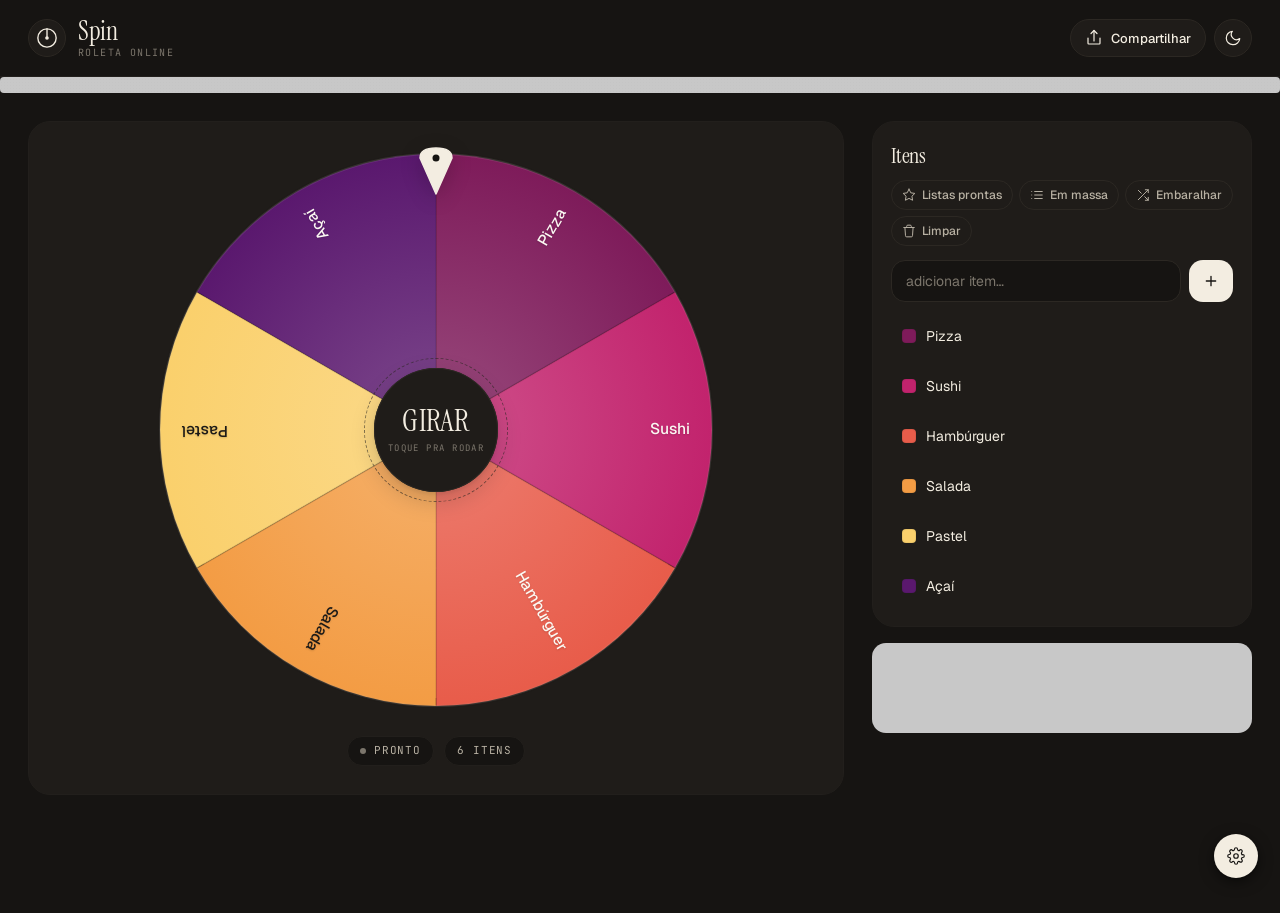
==== commit 2b34b358: "modo troll e outras features" ====
--- a/public/spin/index.html
+++ b/public/spin/index.html
@@ -6,7 +6,79 @@
       name="viewport"
       content="width=device-width, initial-scale=1, viewport-fit=cover"
     />
-    <title>Spin — roleta dinâmica</title>
+    <title>Spin — Roleta Online Grátis e Personalizável | Sorteador</title>
+
+    <!-- SEO -->
+    <meta
+      name="description"
+      content="Roleta online grátis para sortear qualquer coisa. Adicione seus itens, personalize as cores e gire! Ideal para jogos, decisões e sorteios em grupo."
+    />
+    <meta
+      name="keywords"
+      content="roleta online, roleta grátis, sorteador online, roda da sorte online, roleta personalizável, sortear itens, girar roleta, sorteio online"
+    />
+    <meta name="robots" content="index, follow" />
+    <meta name="author" content="Spin" />
+    <link
+      rel="canonical"
+      href="https://nikk7007.github.io/portal/public/spin/"
+    />
+
+    <!-- Open Graph -->
+    <meta property="og:type" content="website" />
+    <meta
+      property="og:title"
+      content="Spin — Roleta Online Grátis e Personalizável"
+    />
+    <meta
+      property="og:description"
+      content="Roleta online grátis para sortear qualquer coisa. Adicione seus itens, personalize as cores e gire!"
+    />
+    <meta
+      property="og:url"
+      content="https://nikk7007.github.io/portal/public/spin/"
+    />
+    <meta property="og:locale" content="pt_BR" />
+    <meta property="og:site_name" content="Spin" />
+
+    <!-- Twitter Card -->
+    <meta name="twitter:card" content="summary" />
+    <meta
+      name="twitter:title"
+      content="Spin — Roleta Online Grátis e Personalizável"
+    />
+    <meta
+      name="twitter:description"
+      content="Roleta online grátis para sortear qualquer coisa. Personalize e gire!"
+    />
+
+    <!-- Structured Data -->
+    <script type="application/ld+json">
+      {
+        "@context": "https://schema.org",
+        "@type": "WebApplication",
+        "name": "Spin — Roleta Dinâmica",
+        "description": "Roleta online grátis para sortear qualquer coisa. Adicione seus itens, personalize as cores e gire!",
+        "url": "https://nikk7007.github.io/portal/public/spin/",
+        "applicationCategory": "UtilityApplication",
+        "operatingSystem": "Web",
+        "inLanguage": "pt-BR",
+        "isAccessibleForFree": true,
+        "offers": {
+          "@type": "Offer",
+          "price": "0",
+          "priceCurrency": "BRL"
+        },
+        "featureList": [
+          "Adicionar itens personalizados",
+          "Paletas de cores",
+          "Histórico de sorteios",
+          "Compartilhar via link",
+          "Listas prontas"
+        ]
+      }
+    </script>
+
     <link rel="preconnect" href="https://fonts.googleapis.com" />
     <link rel="preconnect" href="https://fonts.gstatic.com" crossorigin />
     <link
@@ -14,6 +86,12 @@
       href="https://fonts.googleapis.com/css2?family=Instrument+Serif:ital@0;1&family=Geist:wght@300;400;500;600;700&family=JetBrains+Mono:wght@400;500&display=swap"
     />
     <link rel="stylesheet" href="css/style.css" />
+    <!-- Google AdSense — substituir ca-pub-XXXXXXXXXXXXXXXXX pelo seu publisher ID -->
+    <script
+      async
+      src="https://pagead2.googlesyndication.com/pagead/js/adsbygoogle.js?client=ca-pub-XXXXXXXXXXXXXXXXX"
+      crossorigin="anonymous"
+    ></script>
   </head>
   <body data-theme="light" data-palette="ember">
     <header class="topbar">
@@ -39,7 +117,7 @@
         </span>
         <div class="brand-text">
           <span class="brand-name">Spin</span>
-          <span class="brand-sub">roleta dinâmica</span>
+          <span class="brand-sub">roleta online</span>
         </div>
       </div>
 
@@ -103,6 +181,21 @@
         </button>
       </div>
     </header>
+
+    <!-- Ad: banner horizontal -->
+    <div class="ad-unit ad-unit--banner">
+      <ins
+        class="adsbygoogle"
+        style="display: block"
+        data-ad-client="ca-pub-XXXXXXXXXXXXXXXXX"
+        data-ad-slot="1111111111"
+        data-ad-format="auto"
+        data-full-width-responsive="true"
+      ></ins>
+      <script>
+        (adsbygoogle = window.adsbygoogle || []).push({});
+      </script>
+    </div>
 
     <main class="layout">
       <!-- WHEEL STAGE -->
@@ -292,6 +385,21 @@
           </div>
         </div>
 
+        <!-- Ad: sidebar entre painéis -->
+        <div class="ad-unit ad-unit--sidebar">
+          <ins
+            class="adsbygoogle"
+            style="display: block"
+            data-ad-client="ca-pub-XXXXXXXXXXXXXXXXX"
+            data-ad-slot="2222222222"
+            data-ad-format="auto"
+            data-full-width-responsive="true"
+          ></ins>
+          <script>
+            (adsbygoogle = window.adsbygoogle || []).push({});
+          </script>
+        </div>
+
         <div class="panel panel--history" id="history-panel" hidden>
           <header class="panel-head">
             <h2>Histórico</h2>
@@ -492,6 +600,7 @@
         showHistory: true,
         wheelStyle: "ringed",
         removeOnWin: false,
+        troll: false,
       } /*EDITMODE-END*/;
     </script>
 
--- a/public/spin/css/style.css
+++ b/public/spin/css/style.css
@@ -114,6 +114,26 @@
 [data-theme="dark"] body::before {
   mix-blend-mode: screen;
   opacity: 0.35;
+}
+
+/* ===== ADS ===== */
+.ad-unit {
+  display: block;
+  width: 100%;
+  overflow: hidden;
+  background: #c8c8c8;
+  border-radius: 4px;
+}
+.ad-unit--banner {
+  padding: 8px 28px;
+}
+.ad-unit--sidebar {
+  border-radius: var(--radius-md);
+  overflow: hidden;
+  min-height: 90px;
+}
+@media (max-width: 480px) {
+  .ad-unit--banner { padding: 8px 10px; }
 }
 
 /* ===== TOPBAR ===== */
@@ -1096,7 +1116,7 @@
   font-weight: 400;
 }
 .tweaks-body {
-  padding: 16px 18px 20px;
+  padding: 16px 18px 12px;
   overflow-y: auto;
   display: flex;
   flex-direction: column;
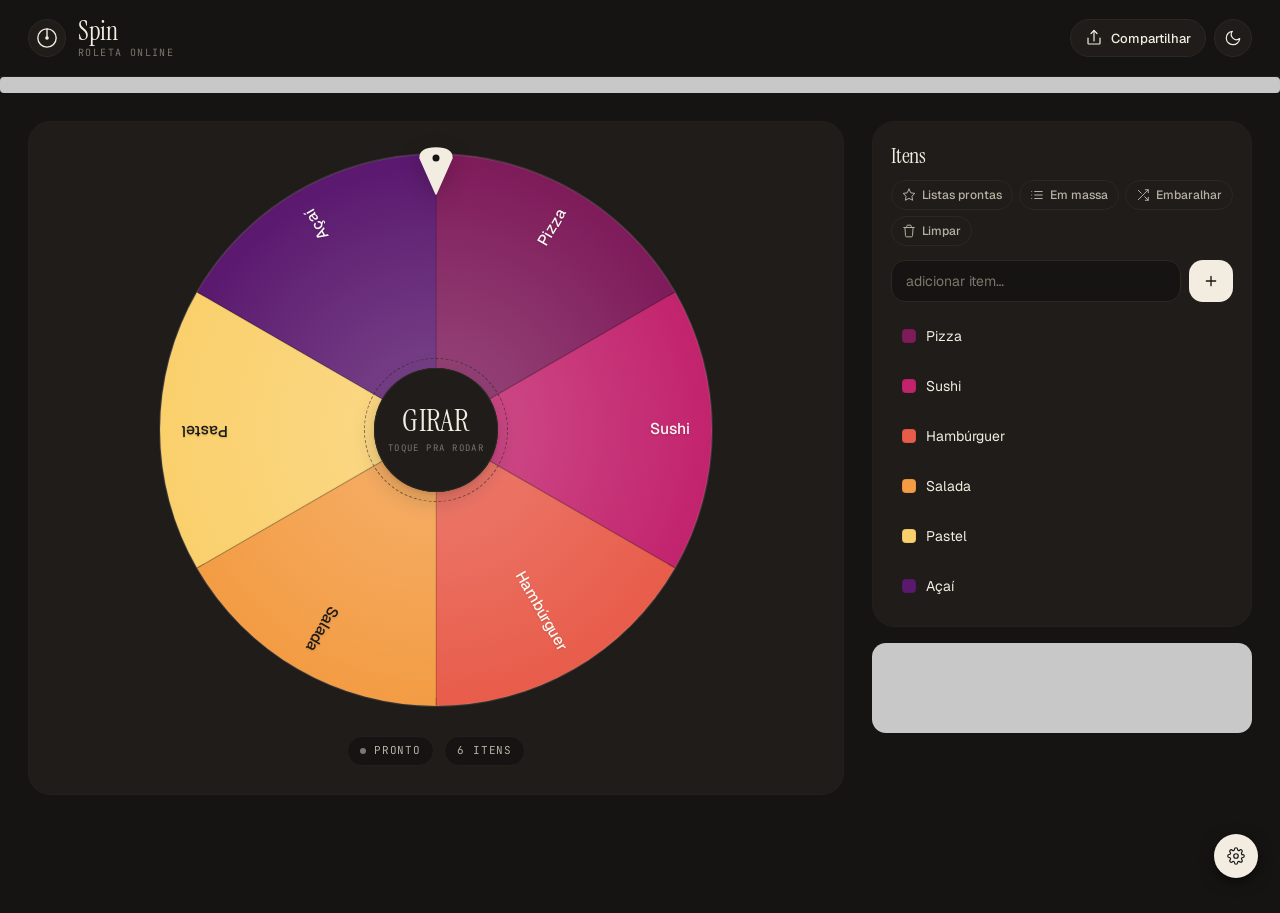
==== commit 07db9edf: "Refatoracao js e css" ====
--- a/public/spin/index.html
+++ b/public/spin/index.html
@@ -448,6 +448,9 @@
           <button class="ghost-btn" id="btn-result-remove">
             Remover dos itens
           </button>
+          <button class="ghost-btn ghost-btn--troll" id="btn-result-disable-troll" hidden>
+            Desativar modo troll
+          </button>
         </div>
       </div>
     </div>
@@ -606,10 +609,16 @@
 
     <script src="js/utils.js"></script>
     <script src="js/storage.js"></script>
+    <script src="js/state.js"></script>
     <script src="js/wheel.js"></script>
     <script src="js/animation.js"></script>
     <script src="js/fx.js"></script>
     <script src="js/tweaks.js"></script>
-    <script src="js/main.js"></script>
+    <script src="js/items.js"></script>
+    <script src="js/render.js"></script>
+    <script src="js/modals.js"></script>
+    <script src="js/presets.js"></script>
+    <script src="js/troll.js"></script>
+    <script src="js/app.js"></script>
   </body>
 </html>
--- a/public/spin/css/style.css
+++ b/public/spin/css/style.css
@@ -1,1495 +1,25 @@
-/* ===========================================
+/* style.css — entry point
    SPIN — Roleta dinâmica
    Type: Instrument Serif (display) + Geist (UI) + JetBrains Mono (numbers)
-   =========================================== */
+*/
 
-:root {
-  /* light theme — warm sand, not clinical white */
-  --bg: #eee6d8;
-  --bg-elev: #f5efe3;
-  --bg-sunken: #e4dace;
-  --ink: #28231d;
-  --ink-soft: #5c564e;
-  --ink-mute: #948c82;
-  --line: #cec5b4;
-  --line-soft: #d9d1c2;
-  --accent: #28231d;
-  --accent-ink: #f5efe3;
-  --danger: #b1422d;
-  --success: #3c7a4d;
-
-  --pointer-fill: #28231d;
-  --pointer-stroke: #28231d;
-
-  --shadow-sm:
-    0 1px 2px rgba(28, 26, 23, 0.06), 0 1px 1px rgba(28, 26, 23, 0.04);
-  --shadow-md:
-    0 4px 14px rgba(28, 26, 23, 0.08), 0 1px 3px rgba(28, 26, 23, 0.06);
-  --shadow-lg:
-    0 24px 60px rgba(28, 26, 23, 0.18), 0 6px 18px rgba(28, 26, 23, 0.08);
-  --shadow-wheel:
-    0 30px 80px rgba(28, 26, 23, 0.18), 0 8px 24px rgba(28, 26, 23, 0.1);
-
-  --radius-sm: 8px;
-  --radius-md: 14px;
-  --radius-lg: 22px;
-
-  --font-display: "Instrument Serif", "Times New Roman", serif;
-  --font-ui: "Geist", -apple-system, BlinkMacSystemFont, system-ui, sans-serif;
-  --font-mono: "JetBrains Mono", ui-monospace, monospace;
-}
-
-[data-theme="dark"] {
-  --bg: #161412;
-  --bg-elev: #1f1c19;
-  --bg-sunken: #100e0c;
-  --ink: #f3ede1;
-  --ink-soft: #b8b1a3;
-  --ink-mute: #7c766c;
-  --line: #2c2823;
-  --line-soft: #221f1c;
-  --accent: #f3ede1;
-  --accent-ink: #161412;
-  --danger: #d96c52;
-  --success: #6da97f;
-
-  --pointer-fill: #f3ede1;
-  --pointer-stroke: #f3ede1;
-
-  --shadow-sm: 0 1px 2px rgba(0, 0, 0, 0.4);
-  --shadow-md: 0 4px 14px rgba(0, 0, 0, 0.5), 0 1px 3px rgba(0, 0, 0, 0.3);
-  --shadow-lg: 0 24px 60px rgba(0, 0, 0, 0.55), 0 6px 18px rgba(0, 0, 0, 0.35);
-  --shadow-wheel:
-    0 30px 80px rgba(0, 0, 0, 0.55), 0 8px 24px rgba(0, 0, 0, 0.35);
-}
-
-* {
-  box-sizing: border-box;
-}
-[hidden] {
-  display: none !important;
-}
-html,
-body {
-  margin: 0;
-  padding: 0;
-}
-html,
-body {
-  height: 100%;
-}
-
-body {
-  background: var(--bg);
-  color: var(--ink);
-  font-family: var(--font-ui);
-  font-size: 15px;
-  line-height: 1.45;
-  -webkit-font-smoothing: antialiased;
-  -moz-osx-font-smoothing: grayscale;
-  overflow-x: hidden;
-  letter-spacing: -0.005em;
-}
-
-button {
-  font-family: inherit;
-  cursor: pointer;
-}
-input {
-  font-family: inherit;
-}
-
-/* subtle paper grain */
-body::before {
-  content: "";
-  position: fixed;
-  inset: 0;
-  pointer-events: none;
-  z-index: 0;
-  background-image: radial-gradient(rgba(0, 0, 0, 0.02) 1px, transparent 1px);
-  background-size: 3px 3px;
-  mix-blend-mode: multiply;
-  opacity: 0.6;
-}
-[data-theme="dark"] body::before {
-  mix-blend-mode: screen;
-  opacity: 0.35;
-}
-
-/* ===== ADS ===== */
-.ad-unit {
-  display: block;
-  width: 100%;
-  overflow: hidden;
-  background: #c8c8c8;
-  border-radius: 4px;
-}
-.ad-unit--banner {
-  padding: 8px 28px;
-}
-.ad-unit--sidebar {
-  border-radius: var(--radius-md);
-  overflow: hidden;
-  min-height: 90px;
-}
-@media (max-width: 480px) {
-  .ad-unit--banner { padding: 8px 10px; }
-}
-
-/* ===== TOPBAR ===== */
-.topbar {
-  position: relative;
-  z-index: 5;
-  display: flex;
-  align-items: center;
-  justify-content: space-between;
-  padding: 18px 28px;
-  border-bottom: 1px solid var(--line-soft);
-  min-width: 0;
-  overflow: hidden;
-}
-.brand {
-  display: flex;
-  align-items: center;
-  gap: 12px;
-  min-width: 0;
-  overflow: hidden;
-}
-.brand-mark {
-  width: 38px;
-  height: 38px;
-  display: grid;
-  place-items: center;
-  border: 1px solid var(--line);
-  border-radius: 50%;
-  color: var(--ink);
-  background: var(--bg-elev);
-}
-.brand-text {
-  display: flex;
-  flex-direction: column;
-  line-height: 1;
-}
-.brand-name {
-  font-family: var(--font-display);
-  font-size: 26px;
-  letter-spacing: -0.01em;
-}
-.brand-sub {
-  font-family: var(--font-mono);
-  font-size: 10px;
-  text-transform: uppercase;
-  letter-spacing: 0.14em;
-  color: var(--ink-mute);
-  margin-top: 4px;
-}
-
-.topbar-actions {
-  display: flex;
-  align-items: center;
-  gap: 8px;
-}
-
-.icon-btn {
-  display: inline-flex;
-  align-items: center;
-  gap: 8px;
-  padding: 9px 14px;
-  border-radius: 999px;
-  background: var(--bg-elev);
-  border: 1px solid var(--line);
-  color: var(--ink);
-  font-size: 13px;
-  font-weight: 500;
-  transition:
-    transform 0.15s ease,
-    background 0.15s ease,
-    border-color 0.15s ease;
-}
-.icon-btn:hover {
-  background: var(--bg);
-  border-color: var(--ink-mute);
-}
-.icon-btn:active {
-  transform: translateY(1px);
-}
-.icon-btn.icon-only {
-  padding: 9px;
-}
-.icon-btn .ic-sun,
-.icon-btn .ic-moon {
-  display: block;
-}
-[data-theme="light"] .icon-btn .ic-moon {
-  display: none;
-}
-[data-theme="dark"] .icon-btn .ic-sun {
-  display: none;
-}
-
-/* ===== LAYOUT ===== */
-.layout {
-  position: relative;
-  z-index: 1;
-  display: flex;
-  flex-wrap: wrap;
-  gap: 28px;
-  padding: 28px;
-  min-height: calc(100vh - 80px);
-  align-items: start;
-  min-width: 0;
-  max-width: 100%;
-  box-sizing: border-box;
-}
-
-/* ===== STAGE / WHEEL ===== */
-.stage {
-  flex: 9999 1 440px;
-  min-width: 0;
-  position: relative;
-  background: var(--bg-elev);
-  border: 1px solid var(--line-soft);
-  border-radius: var(--radius-lg);
-  padding: 28px;
-  display: grid;
-  place-items: center;
-  overflow: hidden;
-}
-.stage-inner {
-  position: relative;
-  width: 100%;
-  display: grid;
-  place-items: center;
-  gap: 16px;
-}
-
-.pointer {
-  position: absolute;
-  top: -6px;
-  left: 50%;
-  transform: translateX(-50%);
-  z-index: 3;
-  filter: drop-shadow(0 6px 10px rgba(0, 0, 0, 0.18));
-  transition: transform 0.12s ease;
-}
-[data-pointer="side"] .pointer {
-  top: 50%;
-  left: -6px;
-  transform: translateY(-50%) rotate(-90deg);
-}
-.pointer.is-ticking {
-  animation: tick 0.12s ease;
-}
-@keyframes tick {
-  0% {
-    transform: translateX(-50%) rotate(0);
-  }
-  40% {
-    transform: translateX(-50%) rotate(8deg);
-  }
-  100% {
-    transform: translateX(-50%) rotate(0);
-  }
-}
-[data-pointer="side"] .pointer.is-ticking {
-  animation: tickSide 0.12s ease;
-}
-@keyframes tickSide {
-  0% {
-    transform: translateY(-50%) rotate(-90deg);
-  }
-  40% {
-    transform: translateY(-50%) rotate(-82deg);
-  }
-  100% {
-    transform: translateY(-50%) rotate(-90deg);
-  }
-}
-
-.wheel-wrap {
-  position: relative;
-  width: min(100%, 560px, 70vh);
-  aspect-ratio: 1 / 1;
-  display: grid;
-  place-items: center;
-  filter: drop-shadow(var(--shadow-wheel));
-  cursor: pointer;
-}
-.wheel-wrap.is-spinning {
-  cursor: default;
-}
-#wheel {
-  width: 100%;
-  height: 100%;
-  display: block;
-  border-radius: 50%;
-  background: transparent;
-  transform-origin: center center;
-  will-change: transform;
-  transition: transform 0.15s ease;
-}
-.wheel-wrap:hover:not(.is-spinning) #wheel {
-  transform: scale(1.01);
-}
-
-/* center spin button (hub) */
-.spin-hub {
-  padding: 1em;
-  position: absolute;
-  aspect-ratio: 1 / 1;
-  border-radius: 50%;
-  border: none;
-  background: var(--bg-elev);
-  color: var(--ink);
-  box-shadow:
-    inset 0 0 0 1px var(--line),
-    0 8px 24px rgba(0, 0, 0, 0.18),
-    0 2px 4px rgba(0, 0, 0, 0.08);
-  display: grid;
-  place-items: center;
-  transition:
-    transform 0.15s ease,
-    box-shadow 0.15s ease;
-  z-index: 2;
-}
-.spin-hub::after {
-  content: "";
-  position: absolute;
-  inset: -10px;
-  border-radius: 50%;
-  border: 1px dashed var(--line);
-  opacity: 0.6;
-  pointer-events: none;
-}
-.spin-hub:hover:not(:disabled) {
-  transform: scale(1.04);
-  box-shadow:
-    inset 0 0 0 1px var(--ink-mute),
-    0 12px 32px rgba(0, 0, 0, 0.22),
-    0 4px 8px rgba(0, 0, 0, 0.1);
-}
-.spin-hub:active:not(:disabled) {
-  transform: scale(0.96);
-}
-.spin-hub:disabled {
-  cursor: not-allowed;
-}
-.spin-hub-inner {
-  display: flex;
-  flex-direction: column;
-  align-items: center;
-  justify-content: center;
-  gap: 8px;
-  line-height: 1;
-  text-align: center;
-}
-.spin-hub-label {
-  font-family: var(--font-display);
-  font-size: clamp(20px, 2.8vw, 30px);
-  letter-spacing: 0.01em;
-}
-.spin-hub-sub {
-  font-family: var(--font-mono);
-  font-size: 9px;
-  letter-spacing: 0.16em;
-  text-transform: uppercase;
-  color: var(--ink-mute);
-  white-space: nowrap;
-}
-
-.stage-status {
-  display: flex;
-  gap: 10px;
-  align-items: center;
-  margin-top: 10px;
-}
-.status-pill,
-.count-pill {
-  display: inline-flex;
-  align-items: center;
-  gap: 8px;
-  padding: 6px 12px;
-  background: var(--bg);
-  border: 1px solid var(--line-soft);
-  border-radius: 999px;
-  font-family: var(--font-mono);
-  font-size: 11px;
-  letter-spacing: 0.08em;
-  text-transform: uppercase;
-  color: var(--ink-soft);
-}
-.status-pill .dot {
-  width: 6px;
-  height: 6px;
-  border-radius: 50%;
-  background: var(--ink-mute);
-}
-.status-pill.is-spinning .dot {
-  background: var(--success);
-  animation: pulse 1s infinite;
-}
-.status-pill.is-done .dot {
-  background: var(--success);
-}
-@keyframes pulse {
-  0%,
-  100% {
-    opacity: 1;
-    transform: scale(1);
-  }
-  50% {
-    opacity: 0.5;
-    transform: scale(0.7);
-  }
-}
-
-/* ===== SIDEBAR ===== */
-.sidebar {
-  flex: 1 1 380px;
-  min-width: 0;
-  max-width: 100%;
-  display: flex;
-  flex-direction: column;
-  gap: 16px;
-  position: sticky;
-  top: 28px;
-  align-self: flex-start;
-}
-
-.panel {
-  background: var(--bg-elev);
-  border: 1px solid var(--line-soft);
-  border-radius: var(--radius-lg);
-  padding: 18px;
-}
-.panel-head {
-  display: flex;
-  flex-direction: column;
-  align-items: flex-start;
-  margin-bottom: 14px;
-  gap: 8px;
-}
-.panel-head h2 {
-  margin: 0;
-  font-family: var(--font-display);
-  font-size: 22px;
-  font-weight: 400;
-  letter-spacing: -0.01em;
-}
-.panel-actions {
-  display: flex;
-  flex-wrap: wrap;
-  gap: 6px;
-  width: 100%;
-}
-
-.ghost-btn {
-  display: inline-flex;
-  align-items: center;
-  justify-content: center;
-  gap: 6px;
-  background: transparent;
-  border: 1px solid var(--line);
-  color: var(--ink-soft);
-  font-size: 12px;
-  font-weight: 500;
-  padding: 6px 10px;
-  border-radius: 999px;
-  transition: all 0.15s ease;
-}
-.ghost-btn:hover {
-  color: var(--ink);
-  border-color: var(--ink-mute);
-  background: var(--bg);
-}
-.ghost-btn--danger:hover {
-  color: var(--danger);
-  border-color: var(--danger);
-}
-
-.link-btn {
-  background: transparent;
-  border: none;
-  color: var(--ink);
-  font: inherit;
-  text-decoration: underline;
-  text-underline-offset: 3px;
-  padding: 0;
-  font-size: 13px;
-}
-.link-btn:hover {
-  color: var(--ink-soft);
-}
-
-.add-row {
-  display: flex;
-  gap: 8px;
-  margin-bottom: 12px;
-}
-.add-row input {
-  flex: 1;
-  min-width: 0;
-  padding: 11px 14px;
-  border: 1px solid var(--line);
-  border-radius: var(--radius-md);
-  background: var(--bg);
-  color: var(--ink);
-  font-size: 14px;
-  outline: none;
-  transition:
-    border-color 0.15s ease,
-    background 0.15s ease;
-}
-.add-row input::placeholder {
-  color: var(--ink-mute);
-}
-.add-row input:focus {
-  border-color: var(--ink);
-  background: var(--bg-elev);
-}
-
-.primary-btn {
-  display: inline-flex;
-  align-items: center;
-  justify-content: center;
-  gap: 6px;
-  background: var(--accent);
-  color: var(--accent-ink);
-  border: none;
-  border-radius: var(--radius-md);
-  padding: 11px 14px;
-  font-weight: 600;
-  font-size: 14px;
-  transition:
-    transform 0.12s ease,
-    background 0.12s ease,
-    opacity 0.12s ease;
-}
-.primary-btn:hover:not(:disabled) {
-  transform: translateY(-1px);
-  opacity: 0.92;
-}
-.primary-btn:active:not(:disabled) {
-  transform: translateY(0);
-}
-.primary-btn:disabled {
-  opacity: 0.4;
-  cursor: not-allowed;
-}
-.primary-btn--lg {
-  padding: 14px 22px;
-  font-size: 15px;
-}
-
-/* ===== ITEM LIST ===== */
-.item-list {
-  list-style: none;
-  margin: 0;
-  padding: 0;
-  max-height: 440px;
-  overflow-y: auto;
-  display: flex;
-  flex-direction: column;
-  gap: 6px;
-  scrollbar-width: thin;
-  scrollbar-color: var(--line) transparent;
-}
-.item-list::-webkit-scrollbar {
-  width: 6px;
-}
-.item-list::-webkit-scrollbar-thumb {
-  background: var(--line);
-  border-radius: 3px;
-}
-
-.item {
-  display: flex;
-  align-items: center;
-  gap: 10px;
-  padding: 8px 10px;
-  border-radius: var(--radius-md);
-  border: 1px solid transparent;
-  transition:
-    border-color 0.15s ease,
-    background 0.15s ease;
-  animation: itemIn 0.25s ease;
-}
-@keyframes itemIn {
-  from {
-    opacity: 0;
-    transform: translateY(-4px);
-  }
-  to {
-    opacity: 1;
-    transform: translateY(0);
-  }
-}
-.item:hover {
-  border-color: var(--line);
-  background: var(--bg);
-}
-.item.is-winner {
-  background: var(--bg);
-  border-color: var(--ink);
-}
-.item-swatch {
-  width: 14px;
-  height: 14px;
-  border-radius: 4px;
-  flex-shrink: 0;
-  border: 1px solid rgba(0, 0, 0, 0.06);
-  cursor: pointer;
-  position: relative;
-}
-.item-swatch:hover::after {
-  content: "";
-  position: absolute;
-  inset: -3px;
-  border-radius: 6px;
-  border: 1px solid var(--ink-mute);
-}
-.item-label {
-  flex: 1;
-  font-size: 14px;
-  background: transparent;
-  border: none;
-  outline: none;
-  padding: 4px 0;
-  color: var(--ink);
-  font-family: inherit;
-  min-width: 0;
-}
-.item-label:focus {
-  border-bottom: 1px dashed var(--ink-mute);
-}
-.item-remove {
-  background: transparent;
-  border: none;
-  color: var(--ink-mute);
-  width: 24px;
-  height: 24px;
-  display: grid;
-  place-items: center;
-  border-radius: 6px;
-  opacity: 0;
-  transition:
-    opacity 0.15s ease,
-    color 0.15s ease,
-    background 0.15s ease;
-}
-.item:hover .item-remove {
-  opacity: 1;
-}
-.item-remove:hover {
-  color: var(--danger);
-  background: var(--bg-sunken);
-}
-
-/* empty state */
-.empty-state {
-  text-align: center;
-  padding: 24px 16px;
-  color: var(--ink-soft);
-}
-.empty-art {
-  color: var(--ink-mute);
-  margin-bottom: 10px;
-  opacity: 0.7;
-}
-.empty-state p {
-  margin: 0 0 8px;
-  font-size: 14px;
-}
-
-/* ===== PRESETS MODAL ===== */
-.presets-overlay {
-  position: fixed;
-  inset: 0;
-  z-index: 100;
-  display: grid;
-  place-items: center;
-  background: rgba(20, 18, 15, 0.45);
-  backdrop-filter: blur(8px);
-  -webkit-backdrop-filter: blur(8px);
-  animation: fade 0.25s ease;
-  padding: 20px;
-}
-.presets-card {
-  position: relative;
-  background: var(--bg-elev);
-  border: 1px solid var(--line);
-  border-radius: var(--radius-lg);
-  box-shadow: var(--shadow-lg);
-  padding: 36px 32px 28px;
-  width: min(560px, 100%);
-  animation: rise 0.4s cubic-bezier(0.16, 0.84, 0.36, 1.06);
-}
-.presets-grid {
-  display: grid;
-  grid-template-columns: repeat(auto-fill, minmax(110px, 1fr));
-  gap: 8px;
-  margin: 16px 0;
-}
-.preset-chip {
-  display: flex;
-  flex-direction: column;
-  align-items: center;
-  gap: 4px;
-  padding: 12px 6px;
-  background: var(--bg-sunken);
-  border: 1px solid var(--line);
-  border-radius: var(--radius-md);
-  cursor: pointer;
-  transition:
-    border-color 0.15s ease,
-    background 0.15s ease,
-    box-shadow 0.15s ease;
-  text-align: center;
-}
-.preset-chip:hover {
-  border-color: var(--ink-mute);
-  background: var(--bg);
-}
-.preset-chip.is-selected {
-  border-color: var(--accent);
-  background: var(--bg-elev);
-  box-shadow: inset 0 0 0 1px var(--accent);
-}
-.preset-chip-icon {
-  font-size: 22px;
-  line-height: 1;
-}
-.preset-chip-name {
-  font-size: 11px;
-  font-weight: 600;
-  color: var(--ink);
-  line-height: 1.2;
-}
-.preset-chip-count {
-  font-family: var(--font-mono);
-  font-size: 9px;
-  color: var(--ink-mute);
-  letter-spacing: 0.04em;
-}
-.presets-preview {
-  margin-bottom: 16px;
-  padding: 12px 14px;
-  background: var(--bg-sunken);
-  border-radius: var(--radius-md);
-  border: 1px solid var(--line);
-  animation: itemIn 0.2s ease;
-}
-.presets-preview-label {
-  font-size: 13px;
-  font-weight: 600;
-  color: var(--ink);
-  margin-bottom: 5px;
-}
-.presets-preview-items {
-  font-size: 12px;
-  color: var(--ink-soft);
-  line-height: 1.65;
-}
-
-/* ===== BULK ADD MODAL ===== */
-.bulk-overlay {
-  position: fixed;
-  inset: 0;
-  z-index: 100;
-  display: grid;
-  place-items: center;
-  background: rgba(20, 18, 15, 0.45);
-  backdrop-filter: blur(8px);
-  -webkit-backdrop-filter: blur(8px);
-  animation: fade 0.25s ease;
-  padding: 20px;
-}
-.bulk-card {
-  position: relative;
-  background: var(--bg-elev);
-  border: 1px solid var(--line);
-  border-radius: var(--radius-lg);
-  box-shadow: var(--shadow-lg);
-  padding: 36px 32px 28px;
-  width: min(520px, 100%);
-  animation: rise 0.4s cubic-bezier(0.16, 0.84, 0.36, 1.06);
-}
-.bulk-title {
-  font-family: var(--font-display);
-  font-size: 28px;
-  font-weight: 400;
-  letter-spacing: -0.01em;
-  margin: 0 0 6px;
-}
-.bulk-hint {
-  font-size: 13px;
-  color: var(--ink-mute);
-  margin: 0 0 14px;
-}
-.bulk-textarea {
-  width: 100%;
-  min-height: 160px;
-  background: var(--bg-sunken);
-  border: 1px solid var(--line);
-  border-radius: var(--radius-md);
-  padding: 12px 14px;
-  color: var(--ink);
-  font-family: var(--font-ui);
-  font-size: 14px;
-  line-height: 1.55;
-  resize: vertical;
-  outline: none;
-  transition: border-color 0.15s ease;
-  display: block;
-}
-.bulk-textarea::placeholder {
-  color: var(--ink-mute);
-}
-.bulk-textarea:focus {
-  border-color: var(--ink-mute);
-}
-.bulk-preview {
-  font-family: var(--font-mono);
-  font-size: 11px;
-  letter-spacing: 0.06em;
-  color: var(--ink-mute);
-  margin: 10px 0 18px;
-}
-
-/* locked while spinning */
-.sidebar.is-locked .item-list {
-  pointer-events: none;
-  opacity: 0.45;
-  transition: opacity 0.2s ease;
-}
-.sidebar.is-locked .add-row input,
-.sidebar.is-locked .add-row button,
-.sidebar.is-locked .panel-actions button {
-  pointer-events: none;
-  opacity: 0.4;
-}
-
-/* ===== HISTORY ===== */
-.panel--history {
-  padding-bottom: 8px;
-}
-.history-list {
-  list-style: none;
-  margin: 0;
-  padding: 0;
-  display: flex;
-  flex-direction: column;
-  gap: 4px;
-  max-height: 180px;
-  overflow-y: auto;
-}
-.history-item {
-  display: flex;
-  align-items: center;
-  gap: 10px;
-  padding: 6px 8px;
-  font-size: 13px;
-  color: var(--ink-soft);
-  border-radius: 8px;
-}
-.history-item:hover {
-  background: var(--bg);
-}
-.history-swatch {
-  width: 10px;
-  height: 10px;
-  border-radius: 50%;
-  flex-shrink: 0;
-}
-.history-name {
-  flex: 1;
-  color: var(--ink);
-}
-.history-time {
-  font-family: var(--font-mono);
-  font-size: 10px;
-  color: var(--ink-mute);
-}
-
-/* ===== RESULT OVERLAY ===== */
-.result-overlay {
-  position: fixed;
-  inset: 0;
-  z-index: 100;
-  display: grid;
-  place-items: center;
-  background: rgba(20, 18, 15, 0.45);
-  backdrop-filter: blur(8px);
-  -webkit-backdrop-filter: blur(8px);
-  animation: fade 0.25s ease;
-  padding: 20px;
-}
-@keyframes fade {
-  from {
-    opacity: 0;
-  }
-  to {
-    opacity: 1;
-  }
-}
-.result-card {
-  position: relative;
-  background: var(--bg-elev);
-  border: 1px solid var(--line);
-  border-radius: var(--radius-lg);
-  box-shadow: var(--shadow-lg);
-  padding: 36px 32px 28px;
-  width: min(440px, 100%);
-  text-align: center;
-  animation: rise 0.4s cubic-bezier(0.16, 0.84, 0.36, 1.06);
-}
-.result-close {
-  position: absolute;
-  top: 14px;
-  right: 14px;
-  width: 32px;
-  height: 32px;
-  border-radius: 50%;
-  background: transparent;
-  border: 1px solid transparent;
-  color: var(--ink-mute);
-  display: grid;
-  place-items: center;
-  transition:
-    color 0.15s ease,
-    background 0.15s ease,
-    border-color 0.15s ease,
-    transform 0.15s ease;
-}
-.result-close:hover {
-  color: var(--ink);
-  background: var(--bg);
-  border-color: var(--line);
-}
-.result-close:active {
-  transform: scale(0.92);
-}
-@keyframes rise {
-  from {
-    opacity: 0;
-    transform: translateY(20px) scale(0.97);
-  }
-  to {
-    opacity: 1;
-    transform: translateY(0) scale(1);
-  }
-}
-.result-eyebrow {
-  font-family: var(--font-mono);
-  font-size: 10px;
-  letter-spacing: 0.22em;
-  text-transform: uppercase;
-  color: var(--ink-mute);
-  margin-bottom: 16px;
-}
-.result-swatch {
-  width: 64px;
-  height: 64px;
-  border-radius: 50%;
-  margin: 0 auto 18px;
-  border: 4px solid var(--bg);
-  box-shadow:
-    0 0 0 1px var(--line),
-    0 8px 24px rgba(0, 0, 0, 0.15);
-}
-.result-name {
-  font-family: var(--font-display);
-  font-size: clamp(36px, 6vw, 56px);
-  line-height: 1.05;
-  letter-spacing: -0.02em;
-  margin-bottom: 8px;
-  word-break: break-word;
-}
-.result-meta {
-  font-family: var(--font-mono);
-  font-size: 11px;
-  color: var(--ink-mute);
-  letter-spacing: 0.04em;
-  margin-bottom: 26px;
-}
-.result-actions {
-  display: flex;
-  flex-direction: column;
-  gap: 8px;
-  align-items: stretch;
-}
-
-/* ===== FX CANVAS (confetti) ===== */
-.fx-canvas {
-  position: fixed;
-  inset: 0;
-  width: 100%;
-  height: 100%;
-  pointer-events: none;
-  z-index: 90;
-}
-
-/* ===== TOAST ===== */
-.toast {
-  position: fixed;
-  bottom: 24px;
-  left: 50%;
-  transform: translateX(-50%);
-  background: var(--ink);
-  color: var(--bg);
-  padding: 10px 18px;
-  border-radius: 999px;
-  font-size: 13px;
-  z-index: 200;
-  animation: toastIn 0.3s ease;
-  box-shadow: var(--shadow-md);
-}
-@keyframes toastIn {
-  from {
-    opacity: 0;
-    transform: translate(-50%, 8px);
-  }
-  to {
-    opacity: 1;
-    transform: translate(-50%, 0);
-  }
-}
-
-/* ===== TWEAKS ===== */
-.tweaks-fab {
-  position: fixed;
-  bottom: 22px;
-  right: 22px;
-  width: 44px;
-  height: 44px;
-  border-radius: 50%;
-  background: var(--ink);
-  color: var(--bg);
-  border: none;
-  box-shadow: var(--shadow-md);
-  display: grid;
-  place-items: center;
-  z-index: 50;
-  transition: transform 0.15s ease;
-}
-.tweaks-fab:hover {
-  transform: scale(1.08) rotate(20deg);
-}
-
-.tweaks-panel {
-  position: fixed;
-  bottom: 78px;
-  right: 22px;
-  width: 320px;
-  max-height: 70vh;
-  background: var(--bg-elev);
-  border: 1px solid var(--line);
-  border-radius: var(--radius-lg);
-  box-shadow: var(--shadow-lg);
-  z-index: 50;
-  display: flex;
-  flex-direction: column;
-  overflow: hidden;
-  animation: panelIn 0.25s ease;
-}
-@keyframes panelIn {
-  from {
-    opacity: 0;
-    transform: translateY(10px);
-  }
-  to {
-    opacity: 1;
-    transform: translateY(0);
-  }
-}
-.tweaks-head {
-  display: flex;
-  align-items: center;
-  justify-content: space-between;
-  padding: 16px 18px 12px;
-  border-bottom: 1px solid var(--line-soft);
-}
-.tweaks-head h3 {
-  margin: 0;
-  font-family: var(--font-display);
-  font-size: 20px;
-  font-weight: 400;
-}
-.tweaks-body {
-  padding: 16px 18px 12px;
-  overflow-y: auto;
-  display: flex;
-  flex-direction: column;
-  gap: 18px;
-}
-.tweak-group {
-  display: flex;
-  flex-direction: column;
-  gap: 8px;
-}
-.tweak-label {
-  font-family: var(--font-mono);
-  font-size: 10px;
-  letter-spacing: 0.16em;
-  text-transform: uppercase;
-  color: var(--ink-mute);
-}
-.tweak-swatches {
-  display: grid;
-  grid-template-columns: repeat(4, 1fr);
-  gap: 8px;
-}
-.tweak-swatch {
-  aspect-ratio: 1;
-  border: 1px solid var(--line);
-  border-radius: 10px;
-  background: var(--bg);
-  padding: 4px;
-  display: grid;
-  grid-template-columns: 1fr 1fr;
-  grid-template-rows: 1fr 1fr;
-  gap: 2px;
-  cursor: pointer;
-  transition:
-    border-color 0.15s,
-    transform 0.15s;
-}
-.tweak-swatch:hover {
-  transform: translateY(-1px);
-  border-color: var(--ink-mute);
-}
-.tweak-swatch.is-active {
-  border-color: var(--ink);
-  box-shadow:
-    0 0 0 2px var(--bg),
-    0 0 0 3px var(--ink);
-}
-.tweak-swatch span {
-  border-radius: 4px;
-}
-
-.tweak-radio {
-  display: flex;
-  background: var(--bg);
-  border: 1px solid var(--line);
-  border-radius: 999px;
-  padding: 3px;
-}
-.tweak-radio button {
-  flex: 1;
-  background: transparent;
-  border: none;
-  padding: 7px 10px;
-  font-size: 12px;
-  font-weight: 500;
-  color: var(--ink-soft);
-  border-radius: 999px;
-  transition:
-    background 0.15s,
-    color 0.15s;
-}
-.tweak-radio button.is-active {
-  background: var(--ink);
-  color: var(--accent-ink);
-}
-
-.tweak-toggle {
-  display: flex;
-  align-items: center;
-  justify-content: space-between;
-  gap: 8px;
-  font-size: 13px;
-}
-.toggle-switch {
-  width: 36px;
-  height: 20px;
-  border-radius: 999px;
-  background: var(--line);
-  border: none;
-  position: relative;
-  cursor: pointer;
-  transition: background 0.2s;
-  flex-shrink: 0;
-}
-.toggle-switch::before {
-  content: "";
-  position: absolute;
-  top: 2px;
-  left: 2px;
-  width: 16px;
-  height: 16px;
-  border-radius: 50%;
-  background: var(--bg-elev);
-  transition: transform 0.2s ease;
-  box-shadow: 0 1px 2px rgba(0, 0, 0, 0.2);
-}
-.toggle-switch.is-on {
-  background: var(--ink);
-}
-.toggle-switch.is-on::before {
-  transform: translateX(16px);
-}
-
-.tweak-slider {
-  display: flex;
-  flex-direction: column;
-  gap: 6px;
-}
-.tweak-slider-row {
-  display: flex;
-  align-items: center;
-  gap: 10px;
-}
-.tweak-slider input[type="range"] {
-  flex: 1;
-  accent-color: var(--ink);
-}
-.tweak-slider-val {
-  font-family: var(--font-mono);
-  font-size: 11px;
-  color: var(--ink-mute);
-  min-width: 32px;
-  text-align: right;
-}
-
-/* ===== RESPONSIVE / MOBILE ===== */
-@media (max-width: 1024px) {
-  .layout {
-    padding: 14px;
-    gap: 14px;
-  }
-  .stage {
-    min-height: 0;
-  }
-  .sidebar {
-    gap: 12px;
-  }
-}
-
-@media (max-width: 768px) {
-  body {
-    font-size: 14px;
-  }
-  .topbar {
-    padding: 12px 14px;
-  }
-  .brand-name {
-    font-size: 22px;
-  }
-  .brand-mark {
-    width: 34px;
-    height: 34px;
-  }
-  .icon-btn {
-    padding: 8px 12px;
-    font-size: 12px;
-  }
-  .icon-btn.icon-only {
-    padding: 8px;
-  }
-
-  .layout {
-    padding: 12px;
-    gap: 12px;
-  }
-  .stage {
-    padding: 14px 10px 18px;
-    min-height: 0;
-    border-radius: 18px;
-  }
-  .wheel-wrap {
-    width: min(560px, 90vw, 62vh);
-  }
-  .spin-hub-label {
-    font-size: clamp(20px, 6vw, 32px);
-  }
-  .spin-hub-sub {
-    font-size: 8px;
-    letter-spacing: 0.16em;
-  }
-
-  .stage-status {
-    flex-wrap: wrap;
-    justify-content: center;
-    gap: 6px;
-  }
-  .status-pill,
-  .count-pill {
-    padding: 5px 10px;
-    font-size: 10px;
-  }
-
-  .panel {
-    padding: 14px;
-    border-radius: 18px;
-  }
-  .panel-head {
-    margin-bottom: 12px;
-  }
-  .panel-head h2 {
-    font-size: 20px;
-  }
-  .ghost-btn {
-    padding: 7px 11px;
-    font-size: 12px;
-  }
-
-  .add-row input {
-    padding: 13px 14px;
-    font-size: 16px; /* avoid iOS zoom */
-  }
-  .primary-btn {
-    padding: 13px 16px;
-  }
-
-  .item-list {
-    max-height: 320px;
-  }
-  .item {
-    padding: 10px 10px;
-    border: 1px solid var(--line-soft);
-    background: var(--bg);
-  }
-  .item-swatch {
-    width: 18px;
-    height: 18px;
-    border-radius: 6px;
-  }
-  .item-label {
-    font-size: 15px;
-    padding: 6px 0;
-  }
-  /* always visible — no hover on touch */
-  .item-remove {
-    opacity: 1;
-    width: 32px;
-    height: 32px;
-  }
-
-  .history-list {
-    max-height: 160px;
-  }
-
-  .pointer svg {
-    width: 36px;
-    height: 50px;
-  }
-
-  .tweaks-panel {
-    width: calc(100vw - 20px);
-    right: 10px;
-    bottom: 76px;
-    max-height: 78vh;
-  }
-  .tweaks-fab {
-    bottom: calc(16px + env(safe-area-inset-bottom));
-    right: 16px;
-  }
-
-  .result-overlay {
-    padding: 16px;
-  }
-  .result-card {
-    padding: 28px 22px 22px;
-  }
-  .result-name {
-    font-size: clamp(32px, 10vw, 48px);
-  }
-  .result-swatch {
-    width: 56px;
-    height: 56px;
-  }
-}
-
-@media (max-width: 480px) {
-  .topbar {
-    padding: 10px 12px;
-  }
-  .brand-sub {
-    display: none;
-  }
-  .icon-btn span {
-    display: none;
-  }
-  .icon-btn {
-    padding: 9px;
-  }
-
-  .layout {
-    padding: 10px;
-    gap: 10px;
-  }
-  .stage {
-    padding: 12px 6px 16px;
-    border-radius: 16px;
-  }
-  .wheel-wrap {
-    width: min(560px, 94vw, 60vh);
-  }
-
-  .panel {
-    padding: 12px;
-    border-radius: 16px;
-  }
-  .panel-head h2 {
-    font-size: 19px;
-  }
-  .panel-actions {
-    gap: 4px;
-  }
-  .ghost-btn {
-    padding: 6px 9px;
-    font-size: 11px;
-  }
-  .ghost-btn svg {
-    display: none;
-  }
-
-  .item-list {
-    max-height: 280px;
-  }
-
-  .result-card {
-    padding: 26px 18px 18px;
-  }
-  .result-name {
-    font-size: clamp(28px, 11vw, 42px);
-  }
-  .result-eyebrow {
-    margin-bottom: 12px;
-    font-size: 9px;
-    letter-spacing: 0.18em;
-  }
-  .result-swatch {
-    width: 48px;
-    height: 48px;
-    margin-bottom: 14px;
-    border-width: 3px;
-  }
-  .result-meta {
-    margin-bottom: 20px;
-  }
-
-  .toast {
-    bottom: calc(20px + env(safe-area-inset-bottom));
-    padding: 9px 16px;
-    font-size: 12px;
-  }
-}
-
-/* very small / landscape phones */
-@media (max-height: 560px) and (orientation: landscape) {
-  .wheel-wrap {
-    width: min(420px, 50vw, 80vh);
-  }
-}
-
-/* respect prefers-reduced-motion */
-@media (prefers-reduced-motion: reduce) {
-  *,
-  *::before,
-  *::after {
-    animation-duration: 0.001ms !important;
-    transition-duration: 0.001ms !important;
-  }
-}
+@import "variables.css";
+@import "reset.css";
+@import "animations.css";
+@import "layout.css";
+@import "topbar.css";
+@import "buttons.css";
+@import "stage.css";
+@import "sidebar.css";
+@import "item-list.css";
+@import "empty-state.css";
+@import "history.css";
+@import "modal-result.css";
+@import "modal-presets.css";
+@import "modal-bulk.css";
+@import "locked-state.css";
+@import "effects.css";
+@import "toast.css";
+@import "tweaks.css";
+@import "ads.css";
+@import "responsive.css";
